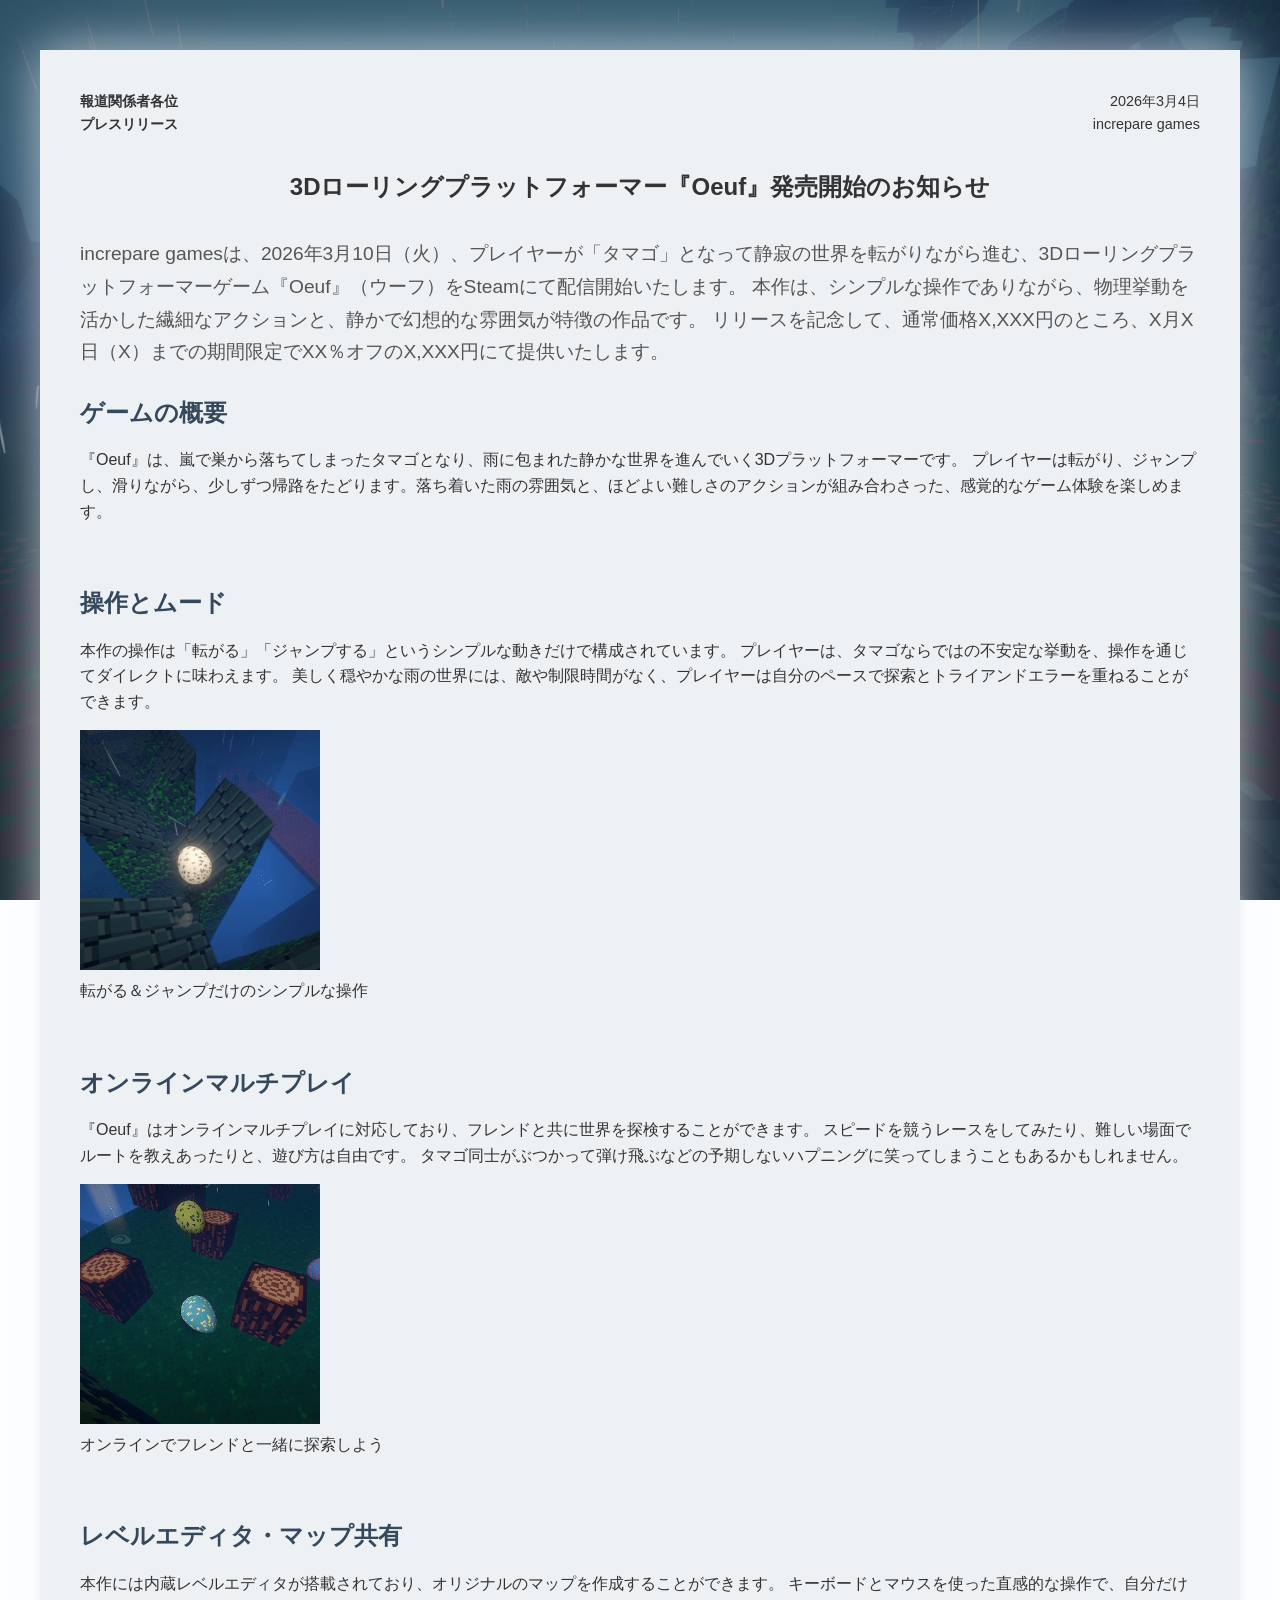
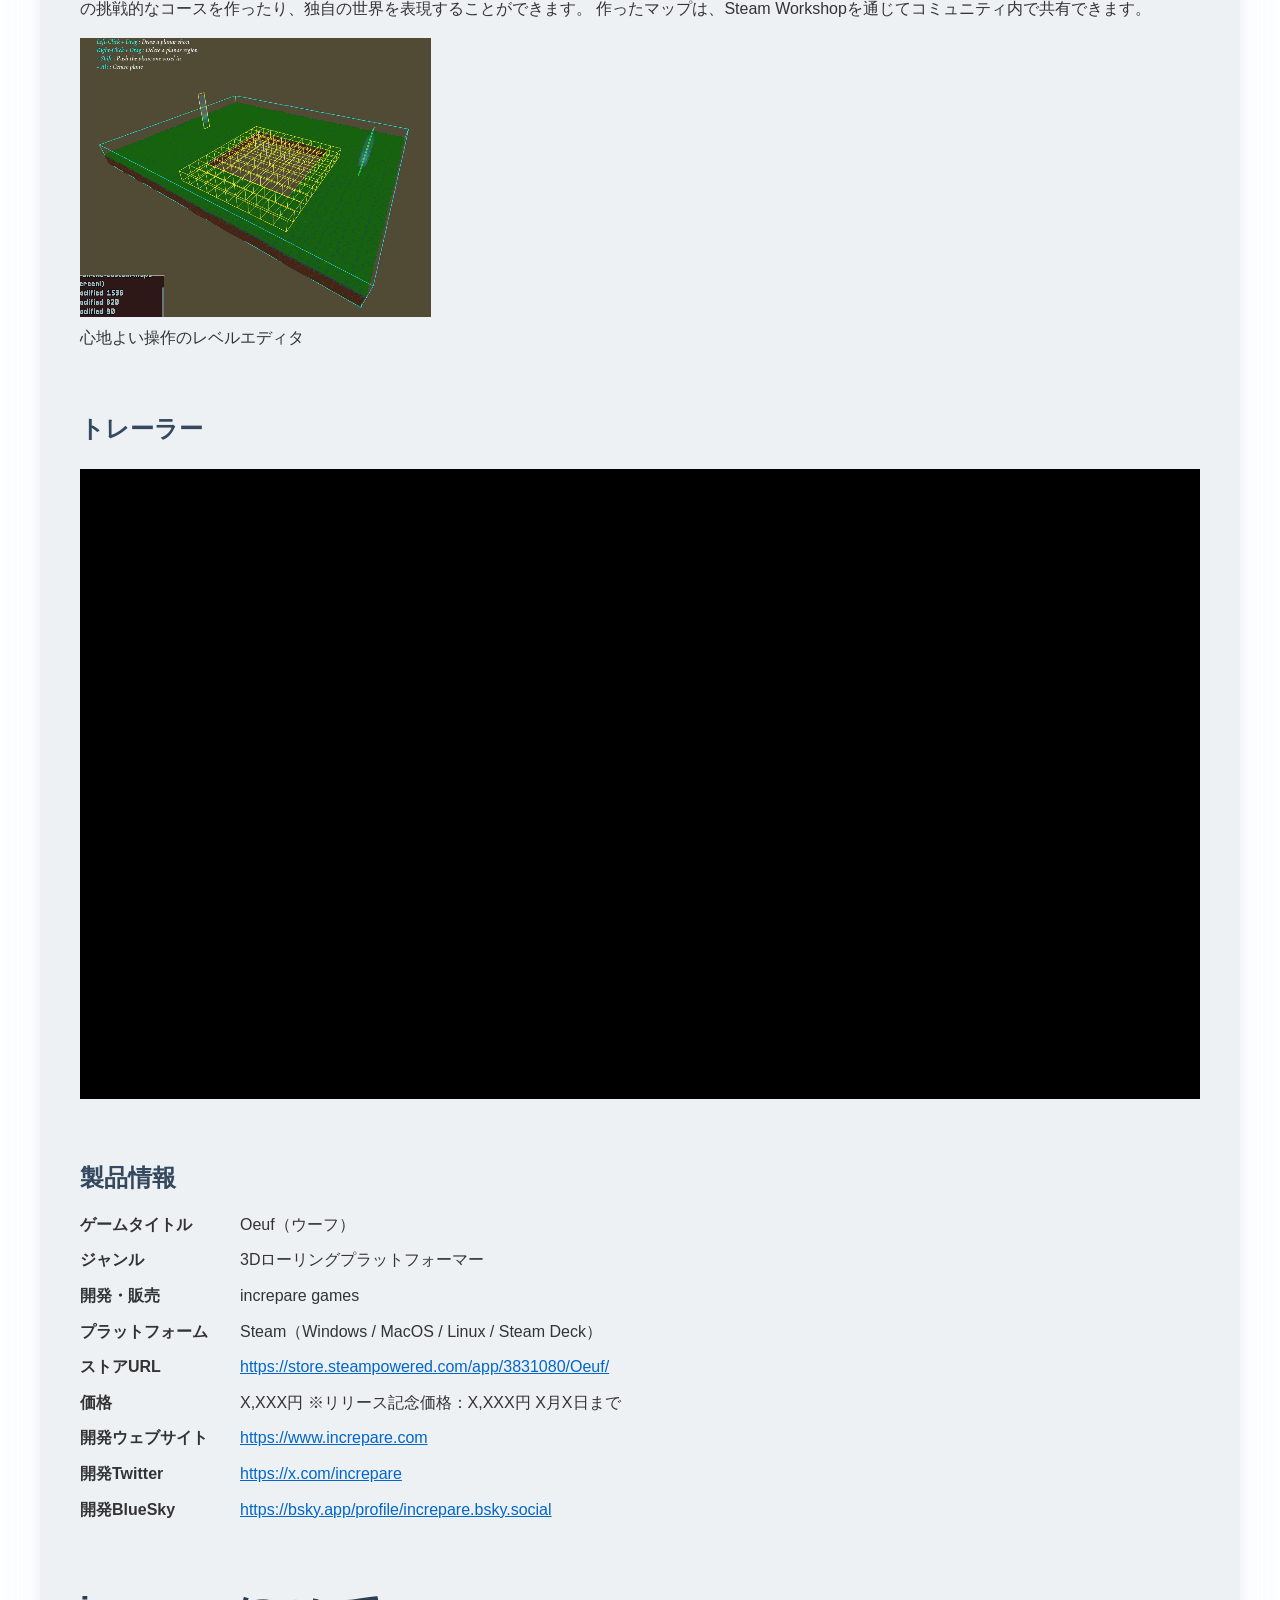
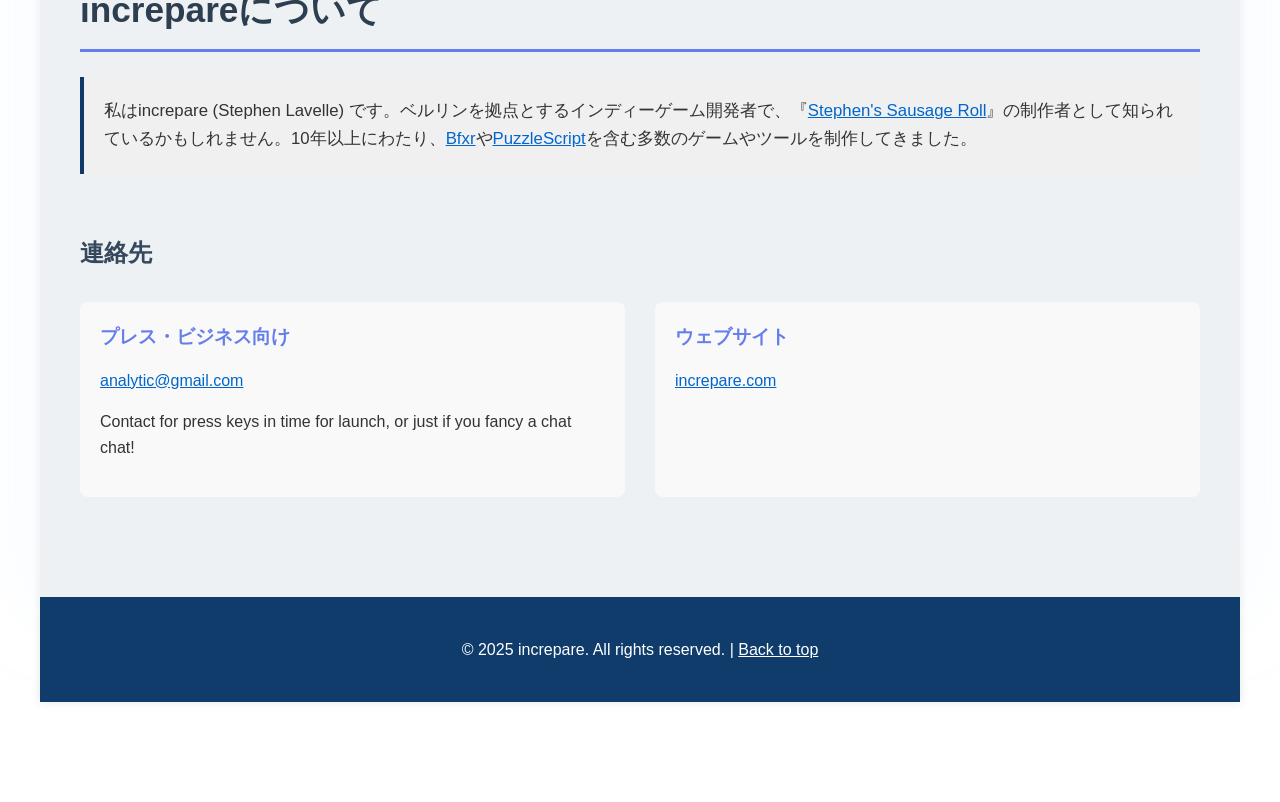
==== game_release.html @ 30c9055f "background further tweak" ====
<!DOCTYPE html>
<html lang="en">
<head>
    <meta charset="UTF-8">
    <meta name="viewport" content="width=device-width, initial-scale=1.0">
    <meta name="description" content="increpare gamesは、2026年3月10日（火）、プレイヤーが「タマゴ」となって静寂の世界を転がりながら進む、3Dローリングアクションゲーム『Oeuf』（ウーフ）をSteamにて配信開始いたします。">
    <title>Oeuf - プレスリリース - 『Oeuf』発売開始のお知らせ</title>
    <link rel="stylesheet" href="style.css">
    <style>
        .game-release-bg {
            position: fixed;
            inset: 0;
            z-index: -1;
            background: url("images/ss04.png") center center no-repeat;
            background-size: cover;
            /* filter: blur(2px); */
        }
        .game-release-bg::after {
            content: "";
            position: absolute;
            inset: 0;
            background: rgba(40, 60, 80, 0.5);
        }
        .game-release-page {
            background: transparent;
        }
        .game-release-page .container main {
            box-shadow: 0 0 40px rgba(255, 255, 255, 0.5), 0 0 80px rgba(220, 235, 255, 0.35);
        }
    </style>
</head>
<body class="game-release-page">
    <div class="game-release-bg" aria-hidden="true"></div>
    <div class="container">
        <main>
            <!-- Main Article -->
            <article>
                <div class="press-meta">
                    <div class="press-meta-left">
                        <div class="press-recipient">報道関係者各位</div>
                        <div class="press-type">プレスリリース</div>
                    </div>
                    <div class="press-meta-right">
                        <time datetime="2026-03-04" class="release-date">2026年3月4日</time>
                        <div class="release-origin">increpare games</div>
                    </div>
                </div>

                <h1>3Dローリングプラットフォーマー『Oeuf』発売開始のお知らせ</h1>

                <section class="lead">
                    <p>
                        increpare gamesは、2026年3月10日（火）、プレイヤーが「タマゴ」となって静寂の世界を転がりながら進む、3Dローリングプラットフォーマーゲーム『Oeuf』（ウーフ）をSteamにて配信開始いたします。
                        本作は、シンプルな操作でありながら、物理挙動を活かした繊細なアクションと、静かで幻想的な雰囲気が特徴の作品です。
                        リリースを記念して、通常価格X,XXX円のところ、X月X日（X）までの期間限定でXX％オフのX,XXX円にて提供いたします。
                    </p>
                </section>

                <section class="detail">
                    <h3>ゲームの概要</h3>
                    <p>
                        『Oeuf』は、嵐で巣から落ちてしまったタマゴとなり、雨に包まれた静かな世界を進んでいく3Dプラットフォーマーです。
                        プレイヤーは転がり、ジャンプし、滑りながら、少しずつ帰路をたどります。落ち着いた雨の雰囲気と、ほどよい難しさのアクションが組み合わさった、感覚的なゲーム体験を楽しめます。
                    </p>
                </section>

                <section class="detail">
                    <h3>操作とムード</h3>
                    <p>
                        本作の操作は「転がる」「ジャンプする」というシンプルな動きだけで構成されています。
                        プレイヤーは、タマゴならではの不安定な挙動を、操作を通じてダイレクトに味わえます。
                        美しく穏やかな雨の世界には、敵や制限時間がなく、プレイヤーは自分のペースで探索とトライアンドエラーを重ねることができます。
                    </p>
                    <figure>
                        <img src="assets/backforth.gif" alt="雨の降る中を転がるタマゴの様子">
                        <figcaption>転がる＆ジャンプだけのシンプルな操作</figcaption>
                    </figure>
                </section>
                
                <section class="detail">
                    <h3>オンラインマルチプレイ</h3>
                    <p>
                        『Oeuf』はオンラインマルチプレイに対応しており、フレンドと共に世界を探検することができます。
                        スピードを競うレースをしてみたり、難しい場面でルートを教えあったりと、遊び方は自由です。
                        タマゴ同士がぶつかって弾け飛ぶなどの予期しないハプニングに笑ってしまうこともあるかもしれません。
                    </p>
                    <figure>
                        <img src="assets/multiplayer.gif" alt="いくつかのタマゴが転がりながら進んでいる様子">
                        <figcaption>オンラインでフレンドと一緒に探索しよう</figcaption>
                    </figure>
                </section>
                
                <section class="detail">
                    <h3>レベルエディタ・マップ共有</h3>
                    <p>
                        本作には内蔵レベルエディタが搭載されており、オリジナルのマップを作成することができます。
                        キーボードとマウスを使った直感的な操作で、自分だけの挑戦的なコースを作ったり、独自の世界を表現することができます。
                        作ったマップは、Steam Workshopを通じてコミュニティ内で共有できます。
                    </p>
                    <figure>
                        <img src="assets/editor_animation_sm.gif" alt="内蔵レベルエディタで家を作っている様子">
                        <figcaption>心地よい操作のレベルエディタ</figcaption>
                    </figure>
                </section>

                <section class="trailer">
                    <h3>トレーラー</h3>
                    <div class="video-item">
                        <div class="video-embed">
                            <iframe width="560" height="315" src="https://www.youtube.com/embed/gvrTzAA374o?si=YtjkuZ95uOL0kOFa" title="YouTube video player" frameborder="0" allow="accelerometer; autoplay; clipboard-write; encrypted-media; gyroscope; picture-in-picture; web-share" referrerpolicy="strict-origin-when-cross-origin" allowfullscreen></iframe>
                        </div>
                    </div>
                </section>

                <section class="product-info">
                    <h3>製品情報</h3>
                    <dl>
                        <dt>ゲームタイトル</dt>
                        <dd>Oeuf（ウーフ）</dd>

                        <dt>ジャンル</dt>
                        <dd>3Dローリングプラットフォーマー</dd>

                        <dt>開発・販売</dt>
                        <dd>increpare games</dd>

                        <dt>プラットフォーム</dt>
                        <dd>Steam（Windows / MacOS / Linux / Steam Deck）</dd>

                        <dt>ストアURL</dt>
                        <dd><a href="https://store.steampowered.com/app/3831080/Oeuf/" target="_blank">https://store.steampowered.com/app/3831080/Oeuf/</a></dd>

                        <dt>価格</dt>
                        <dd>X,XXX円 ※リリース記念価格：X,XXX円 X月X日まで</dd>

                        <dt>開発ウェブサイト</dt>
                        <dd><a href="https://www.increpare.com" target="_blank">https://www.increpare.com</a></dd>

                        <dt>開発Twitter</dt>
                        <dd><a href="https://x.com/increpare" target="_blank">https://x.com/increpare</a></dd>

                        <dt>開発BlueSky</dt>
                        <dd><a href="https://bsky.app/profile/increpare.bsky.social" target="_blank">https://bsky.app/profile/increpare.bsky.social</a></dd>
                    </dl>
                </section>

            </article>
 
            <!-- About Section -->
            <section id="about">
                <h2>increpareについて</h2>
                
                <!-- <p class="boilerplate">I'm increpare (Stephen Lavelle), an independent game developer in Berlin probably best known for creating <a href="https://store.steampowered.com/app/353540/Stephens_Sausage_Roll/">Stephen's Sausage Roll</a>, but I've worked on many many other games and tools (including <a href="https://www.bfxr.net/">Bfxr</a> and <a href="https://www.puzzlescript.net/">PuzzleScript</a>) for over a decade.</p> -->
    
                <p class="boilerplate">私はincrepare (Stephen Lavelle) です。ベルリンを拠点とするインディーゲーム開発者で、『<a href="https://store.steampowered.com/app/353540/Stephens_Sausage_Roll/">Stephen's Sausage Roll</a>』の制作者として知られているかもしれません。10年以上にわたり、<a href="https://www.bfxr.net/">Bfxr</a>や<a href="https://www.puzzlescript.net/">PuzzleScript</a>を含む多数のゲームやツールを制作してきました。
            </section>

            <!-- Contact Section -->
            <section id="contact">
                <h3>連絡先</h3>
                
                <div class="contact-grid">
                    <div class="contact-item">
                        <h3>プレス・ビジネス向け</h3>
                        <p><a href="mailto:analytic@gmail.com">analytic@gmail.com</a></p>
                        <p>Contact for press keys in time for launch, or just if you fancy a chat chat!</p>
                    </div>
                    
                    <div class="contact-item">
                        <h3>ウェブサイト</h3>
                        <p>
                            <a href="https://www.increpare.com" target="_blank">increpare.com</a>
                        </p>
                    </div>
                </div>
            </section>
        </main>

        <footer>
            <p>&copy; 2025 increpare. All rights reserved. | <a href="#top">Back to top</a></p>
        </footer>
    </div>
</body>
</html>
---- style.css ----
/* Reset and Base Styles */
* {
    margin: 0;
    padding: 0;
    box-sizing: border-box;
}

body {
    font-family: 'Segoe UI', Tahoma, Geneva, Verdana, sans-serif;
    line-height: 1.6;
    color: #333;
    background-image: radial-gradient(#407f9b, #315b6f);
}

a {
    color: #0066cc;
}

a:hover {
    text-decoration: underline;
}

/* Container */
.container {
    max-width: 1200px;
    margin: 0 auto;
    background-color: #eef1f4;
    box-shadow: 0 0 10px rgba(0, 0, 0, 0.1);
}

/* Header */
header {
    background: url("images/ss04.png");
    background-size: cover;
    /* background-position: center; */
    color: #fff;
    padding: 60px 40px;
    text-align: center;
}

.tagline {
    font-size: 1.3em;
    font-style: italic;
    opacity: 0.9;
}

/* Navigation */
nav {
    background-color: #0f3c6b;
    padding: 0;
    position: sticky;
    top: 0;
    z-index: 100;
}

nav ul {
    list-style: none;
    display: flex;
    flex-wrap: wrap;
    justify-content: center;
}

nav li {
    margin: 0;
}

nav a {
    display: block;
    color: #fff;
    padding: 15px 20px;
    transition: background-color 0.3s;
}

nav a:hover {
    background-color: #34495e;
    text-decoration: none;
}

/* Main Content */
main {
    padding: 40px;
}

h1 {
    margin-top: 2rem;
    margin-bottom: 2rem;
    text-align: center;
}

section {
    margin-bottom: 60px;
}

section h2 {
    font-size: 2.2em;
    color: #2c3e50;
    border-bottom: 3px solid #667eea;
    padding-bottom: 10px;
    margin-bottom: 25px;
}

section h3 {
    font-size: 1.5em;
    color: #34495e;
    margin-top: 25px;
    margin-bottom: 15px;
}

.lead {
    font-size: 1.2em;
    line-height: 1.7;
    color: #555;
    margin-bottom: 20px;
}

.note {
    font-style: italic;
    color: #666;
    font-size: 0.95em;
}

/* Press Meta Info */
.press-meta {
    display: flex;
    justify-content: space-between;
    align-items: flex-start;
    margin-bottom: 2rem;
    font-size: 0.9rem;
    color: #333;
}

.press-meta-left {
    text-align: left;
}

.press-meta-right {
    text-align: right;
}

.release-date, .release-origin {
    display: block;
}

.press-recipient, .press-type {
    font-weight: bold;
}

/* Factsheet Grid */
.factsheet-grid {
    display: grid;
    grid-template-columns: repeat(auto-fit, minmax(300px, 1fr));
    gap: 30px;
    margin-top: 30px;
}

.fact-item h3 {
    color: #667eea;
    font-size: 1.1em;
    margin-top: 0;
    margin-bottom: 8px;
}

.fact-item p {
    margin: 0;
    line-height: 1.8;
}

/* Features List */
.features-list {
    list-style: none;
    padding-left: 0;
}

.features-list li {
    padding: 6px 0;
    /* border-bottom: 1px solid #e0e0e0; */
}

.features-list li:last-child {
    border-bottom: none;
}

/* Product Info */
.product-info dl {
    display: grid;
    grid-template-columns: 10em 1fr;
    gap: 10px 0;
}

.product-info dt {
    font-weight: bold;
}

.product-info dd {
    overflow-wrap: break-word; 
    word-break: break-all; 
}

/* Video Section */
.video-item {
    margin-bottom: 40px;
}

.video-item h3 {
    margin-top: 0;
}

.video-embed {
    position: relative;
    padding-bottom: 56.25%; /* 16:9 aspect ratio */
    height: 0;
    overflow: hidden;
    max-width: 100%;
    background-color: #000;
    margin: 20px 0;
}

.video-embed iframe {
    position: absolute;
    top: 0;
    left: 0;
    width: 100%;
    height: 100%;
    border: none;
}

/* Assets Grid */
.assets-grid {
    display: grid;
    grid-template-columns: repeat(auto-fill, minmax(250px, 1fr));
    gap: 30px;
    margin-top: 30px;
}

.asset-item {
    text-align: center;
    padding: 20px;
    background-color: #f9f9f9;
    border-radius: 8px;
    border: 1px solid #e0e0e0;
}

.asset-item h3 {
    margin-top: 0;
    margin-bottom: 15px;
    color: #2c3e50;
}

.asset-item img {
    width: 100%;
    height: auto;
    max-height: 200px;
    object-fit: contain;
    margin-bottom: 15px;
    border: 1px solid #ddd;
    border-radius: 4px;
    background-color: #eeeeee;
    background-image: 
        linear-gradient(45deg, #e0e0e0 25%, transparent 25%),
        linear-gradient(-45deg, #e0e0e0 25%, transparent 25%),
        linear-gradient(45deg, transparent 75%, #e0e0e0 75%),
        linear-gradient(-45deg, transparent 75%, #e0e0e0 75%);
    background-size: 20px 20px;
    background-position: 0 0, 0 10px, 10px -10px, -10px 0;
    padding: 8px;
}

.asset-links {
    display: flex;
    justify-content: center;
    gap: 10px;
    flex-wrap: wrap;
}

.asset-links a {
    display: inline-block;
    padding: 8px 12px;
    background-color: #667eea;
    color: #fff;
    border-radius: 4px;
    font-size: 0.9em;
    transition: background-color 0.3s;
}

.asset-links a:hover {
    background-color: #5568d3;
    text-decoration: none;
}

/* Image Grid */
.image-grid {
    display: grid;
    grid-template-columns: repeat(auto-fill, minmax(300px, 1fr));
    gap: 20px;
    margin-top: 30px;
}

.image-item {
    text-align: center;
}

.image-item img {
    width: 100%;
    height: auto;
    border: 1px solid #ddd;
    transition: transform 0.3s, box-shadow 0.3s;
}

.image-item img:hover {
    transform: scale(1.02);
    box-shadow: 0 4px 8px rgba(0, 0, 0, 0.2);
}

.image-item p {
    margin-top: 8px;
    font-size: 0.9em;
    color: #666;
}

/* Logo Grid */
.logo-grid {
    display: grid;
    grid-template-columns: repeat(auto-fit, minmax(250px, 1fr));
    gap: 40px;
    margin-top: 30px;
}

.logo-item {
    text-align: center;
    padding: 20px;
    background-color: #f9f9f9;
    border-radius: 8px;
}

.logo-item img {
    max-width: 100%;
    height: auto;
    max-height: 200px;
}

/* Awards List */
.awards-list {
    list-style: none;
    padding-left: 0;
}

.awards-list li {
    padding: 10px 0;
    padding-left: 30px;
    position: relative;
}

.awards-list li:before {
    content: "🏆";
    position: absolute;
    left: 0;
}

/* Articles Section */
.article-item {
    margin-bottom: 30px;
    padding: 20px;
    background-color: #f9f9f9;
    border-left: 4px solid #667eea;
}

.quote {
    font-size: 1.1em;
    font-style: italic;
    color: #555;
    margin-bottom: 10px;
}

.attribution {
    font-size: 0.95em;
    color: #666;
    text-align: right;
}

/* Links List */
.links-list {
    list-style: none;
    padding-left: 0;
}

.links-list li {
    padding: 10px 0;
}

.links-list strong {
    display: inline-block;
    width: 180px;
    color: #2c3e50;
}

/* Team List */
.team-list {
    list-style: none;
    padding-left: 0;
}

.team-list li {
    padding: 8px 0;
}

/* Boilerplate */
.boilerplate {
    padding: 20px;
    background-color: #f0f0f0;
    border-left: 4px solid #10396a;
    font-size: 1.05em;
    line-height: 1.7;
}

/* Contact Grid */
.contact-grid {
    display: grid;
    grid-template-columns: repeat(auto-fit, minmax(250px, 1fr));
    gap: 30px;
    margin-top: 30px;
}

.contact-item {
    padding: 20px;
    background-color: #f9f9f9;
    border-radius: 8px;
}

.contact-item h3 {
    margin-top: 0;
    color: #667eea;
    font-size: 1.2em;
}

.contact-item a {
    display: block;
    margin: 5px 0;
}

/* Footer */
footer {
    background-color: #0f3c6b;
    color: #fff;
    padding: 30px 40px;
    text-align: center;
}

footer a {
    color: #fff;
}

footer p {
    margin: 10px 0;
}

/* Responsive Design */
@media (max-width: 768px) {
    header h1 {
        font-size: 2em;
    }

    .tagline {
        font-size: 1.1em;
    }

    nav ul {
        flex-direction: column;
    }

    nav a {
        border-bottom: 1px solid #10396a;
    }

    main {
        padding: 20px;
    }

    section h2 {
        font-size: 1.8em;
    }

    .factsheet-grid,
    .assets-grid,
    .image-grid,
    .logo-grid,
    .contact-grid {
        grid-template-columns: 1fr;
    }

    .links-list strong {
        display: block;
        width: auto;
        margin-bottom: 5px;
    }
}

@media print {
    nav {
        display: none;
    }

    body {
        background-image: radial-gradient(#407f9b, #315b6f);
    }

    .container {
        box-shadow: none;
    }

    section {
        page-break-inside: avoid;
    }
}


p { 
    margin-bottom: 1em;
}

body{
    padding-top:50px;
    padding-bottom:100px;
}
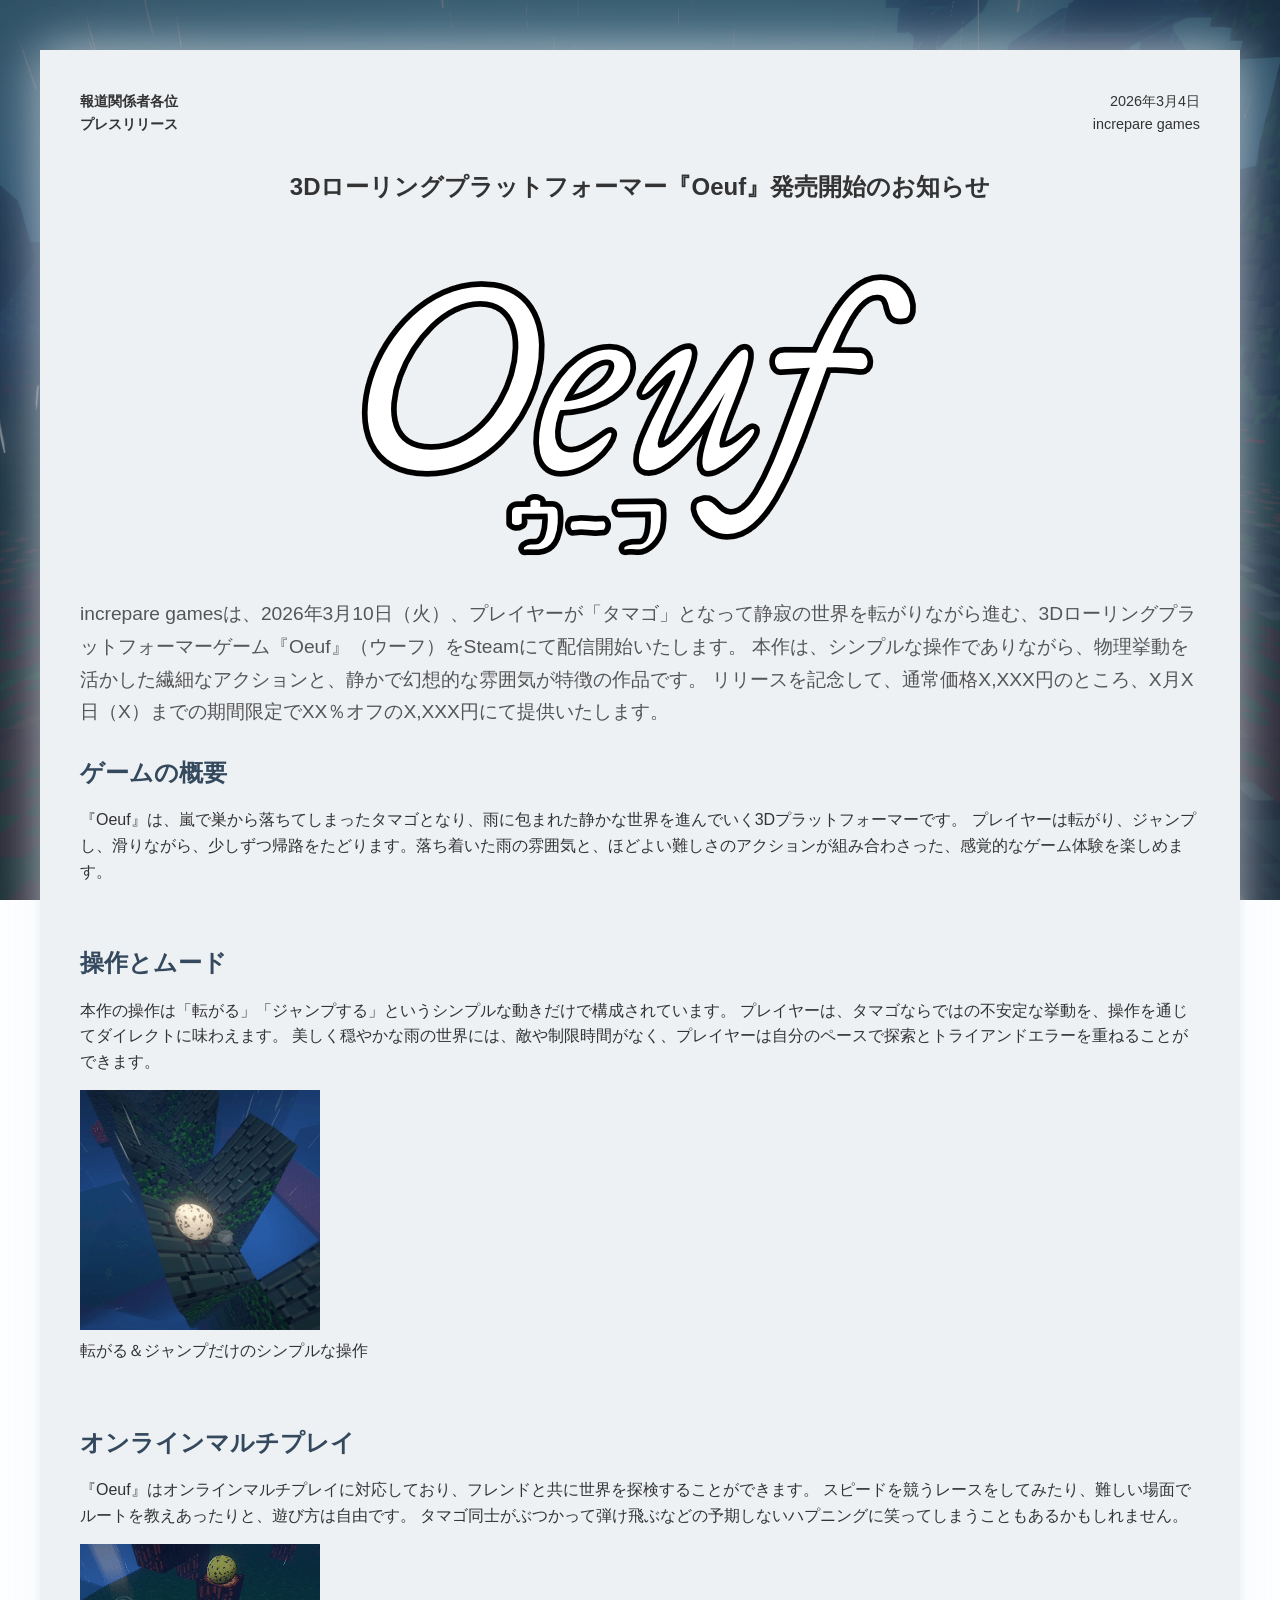
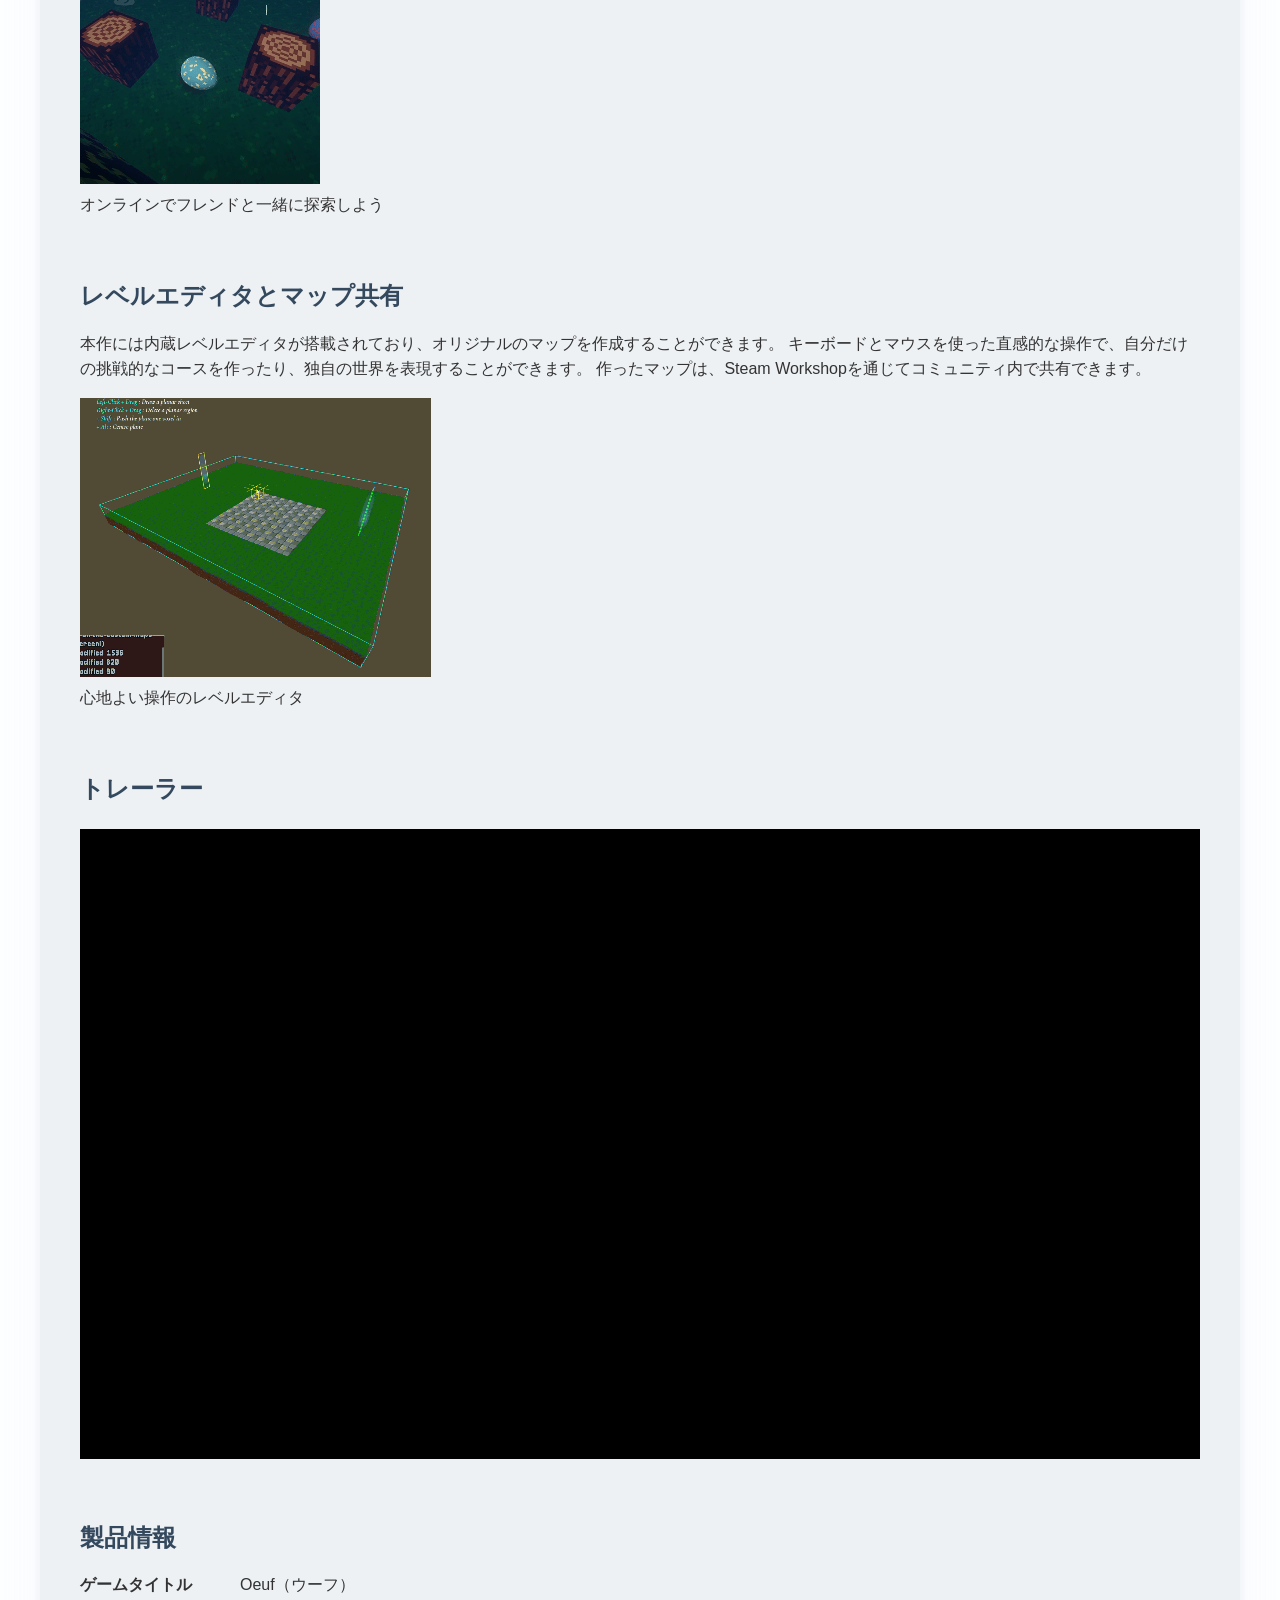
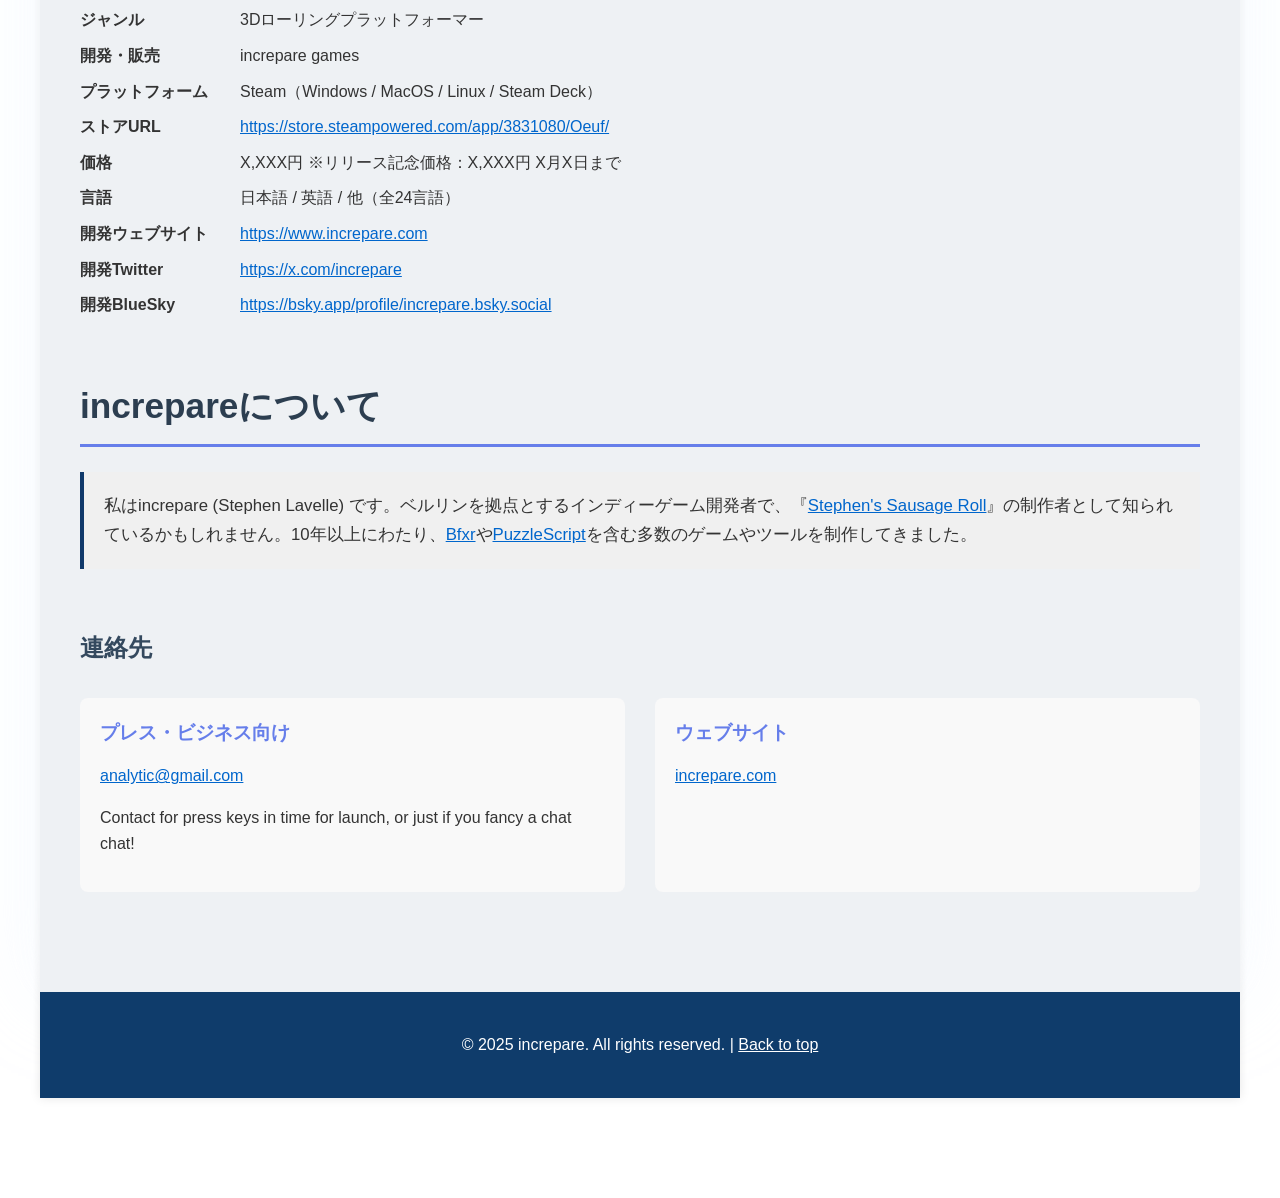
==== commit e9d9d107: "Update page content" ====
--- a/game_release.html
+++ b/game_release.html
@@ -41,15 +41,20 @@
                         <div class="press-type">プレスリリース</div>
                     </div>
                     <div class="press-meta-right">
-                        <time datetime="2026-03-04" class="release-date">2026年3月4日</time>
+                        <time datetime="2026-03-04" class="release-date">2026年3月4日</time><!-- @todo Update the date -->
                         <div class="release-origin">increpare games</div>
                     </div>
                 </div>
 
                 <h1>3Dローリングプラットフォーマー『Oeuf』発売開始のお知らせ</h1>
 
+                <!-- @todo Place the key art -->
+                <div class="press-main-visual">
+                    <img src="assets/Logo_JP_Border.png" alt="『Oeuf』のロゴ">
+                </div>
+
                 <section class="lead">
-                    <p>
+                    <p><!-- @todo Update the price and sale info -->
                         increpare gamesは、2026年3月10日（火）、プレイヤーが「タマゴ」となって静寂の世界を転がりながら進む、3Dローリングプラットフォーマーゲーム『Oeuf』（ウーフ）をSteamにて配信開始いたします。
                         本作は、シンプルな操作でありながら、物理挙動を活かした繊細なアクションと、静かで幻想的な雰囲気が特徴の作品です。
                         リリースを記念して、通常価格X,XXX円のところ、X月X日（X）までの期間限定でXX％オフのX,XXX円にて提供いたします。
@@ -91,7 +96,7 @@
                 </section>
                 
                 <section class="detail">
-                    <h3>レベルエディタ・マップ共有</h3>
+                    <h3>レベルエディタとマップ共有</h3>
                     <p>
                         本作には内蔵レベルエディタが搭載されており、オリジナルのマップを作成することができます。
                         キーボードとマウスを使った直感的な操作で、自分だけの挑戦的なコースを作ったり、独自の世界を表現することができます。
@@ -131,7 +136,10 @@
                         <dd><a href="https://store.steampowered.com/app/3831080/Oeuf/" target="_blank">https://store.steampowered.com/app/3831080/Oeuf/</a></dd>
 
                         <dt>価格</dt>
-                        <dd>X,XXX円 ※リリース記念価格：X,XXX円 X月X日まで</dd>
+                        <dd>X,XXX円 ※リリース記念価格：X,XXX円 X月X日まで</dd><!-- @todo Update the price and sale info -->
+
+                        <dt>言語</dt>
+                        <dd>日本語 / 英語 / 他（全24言語）</dd>
 
                         <dt>開発ウェブサイト</dt>
                         <dd><a href="https://www.increpare.com" target="_blank">https://www.increpare.com</a></dd>
--- a/style.css
+++ b/style.css
@@ -119,7 +119,7 @@
     font-size: 0.95em;
 }
 
-/* Press Meta Info */
+/* Press Release Meta Info */
 .press-meta {
     display: flex;
     justify-content: space-between;
@@ -143,6 +143,20 @@
 
 .press-recipient, .press-type {
     font-weight: bold;
+}
+
+/* Press Release Main Visual */
+.press-main-visual {
+    width: 100%;
+    margin: 20px 0;
+    text-align: center;
+}
+
+.press-main-visual img {
+    max-width: 100%;
+    height: auto;
+    display: block;
+    margin: 0 auto;
 }
 
 /* Factsheet Grid */
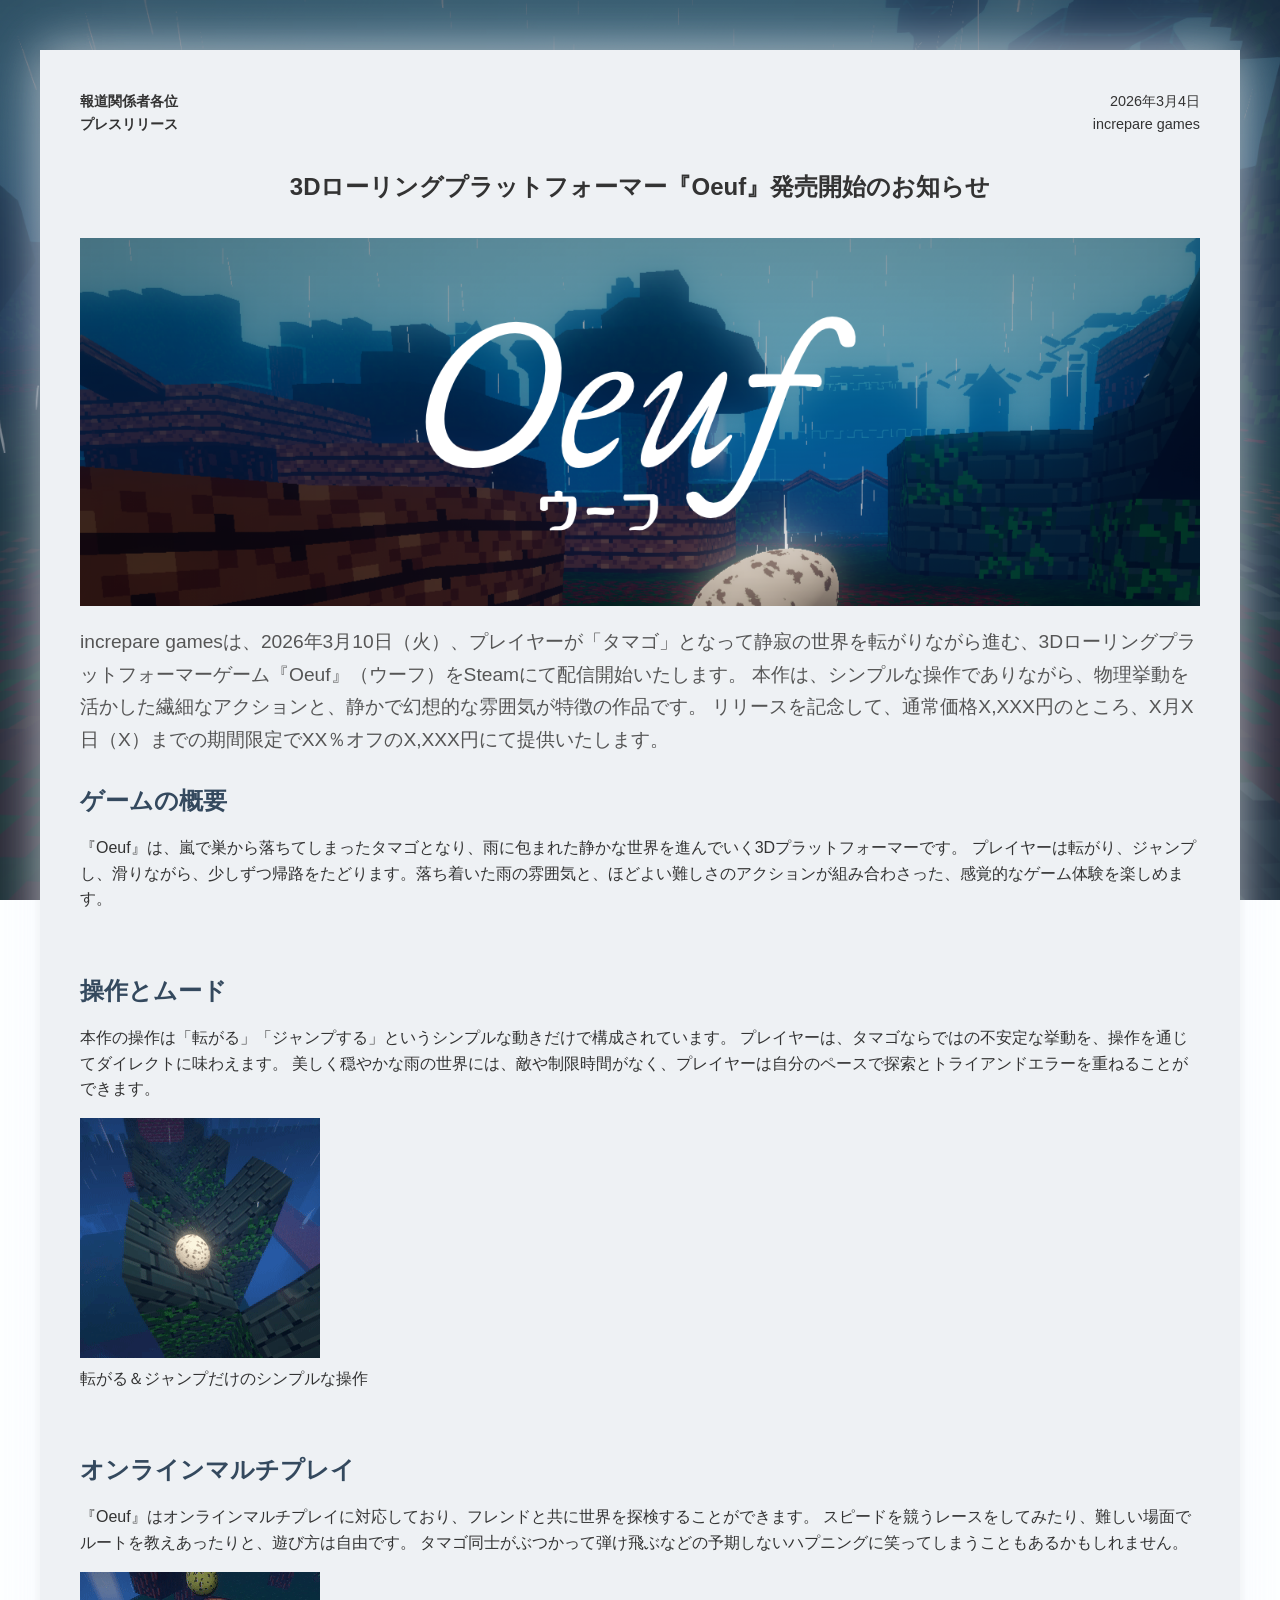
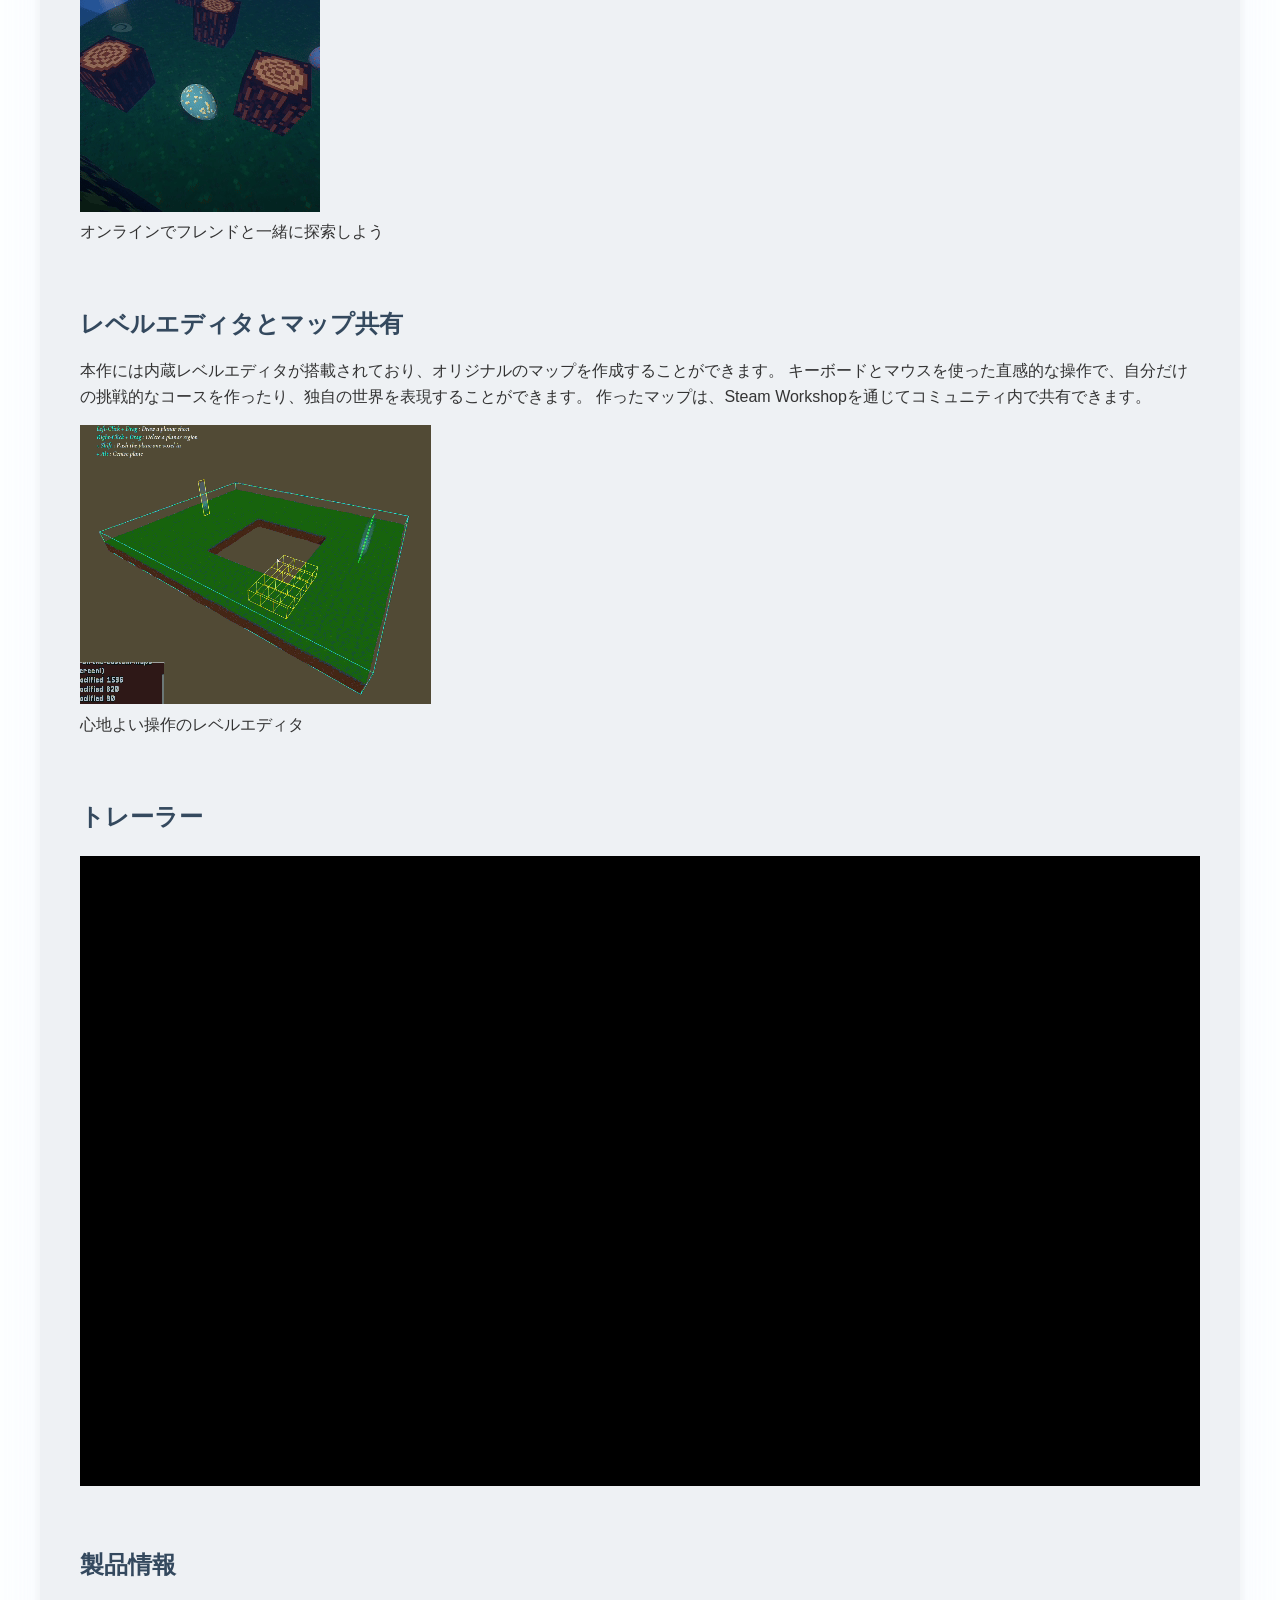
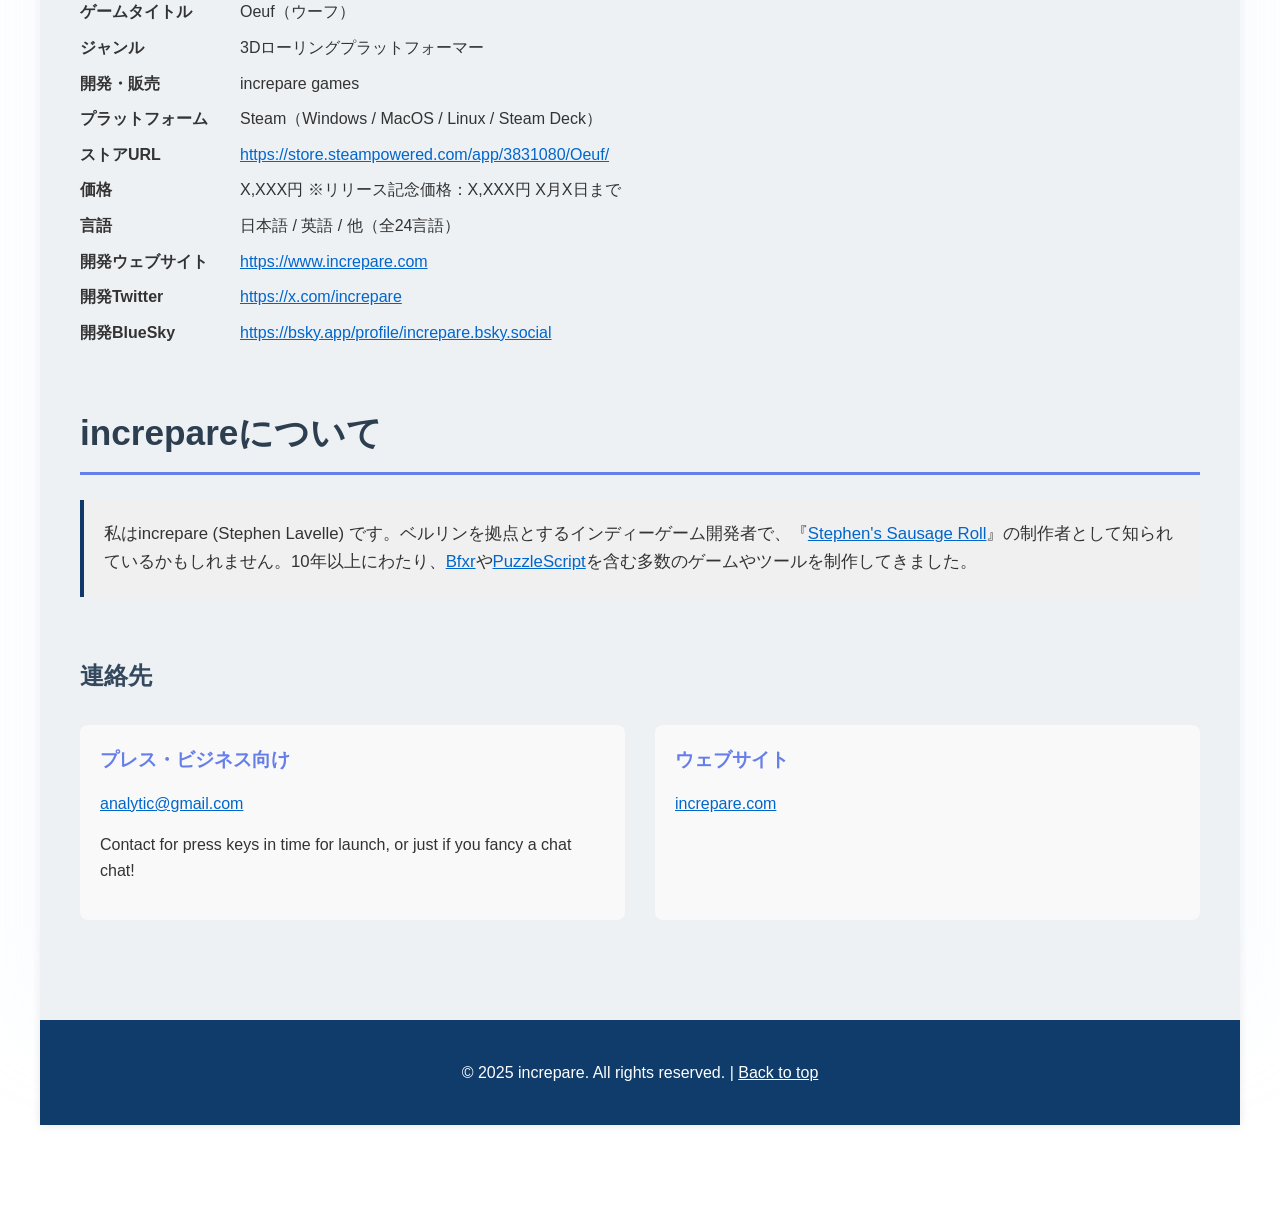
==== commit 8f0f12ea: "bg image" ====
--- a/game_release.html
+++ b/game_release.html
@@ -50,7 +50,7 @@
 
                 <!-- @todo Place the key art -->
                 <div class="press-main-visual">
-                    <img src="assets/Logo_JP_Border.png" alt="『Oeuf』のロゴ">
+                    <img src="Steam Game Templates/bundle assets_jp/store_capsule_header_bundle.png" alt="『Oeuf』のロゴ">
                 </div>
 
                 <section class="lead">
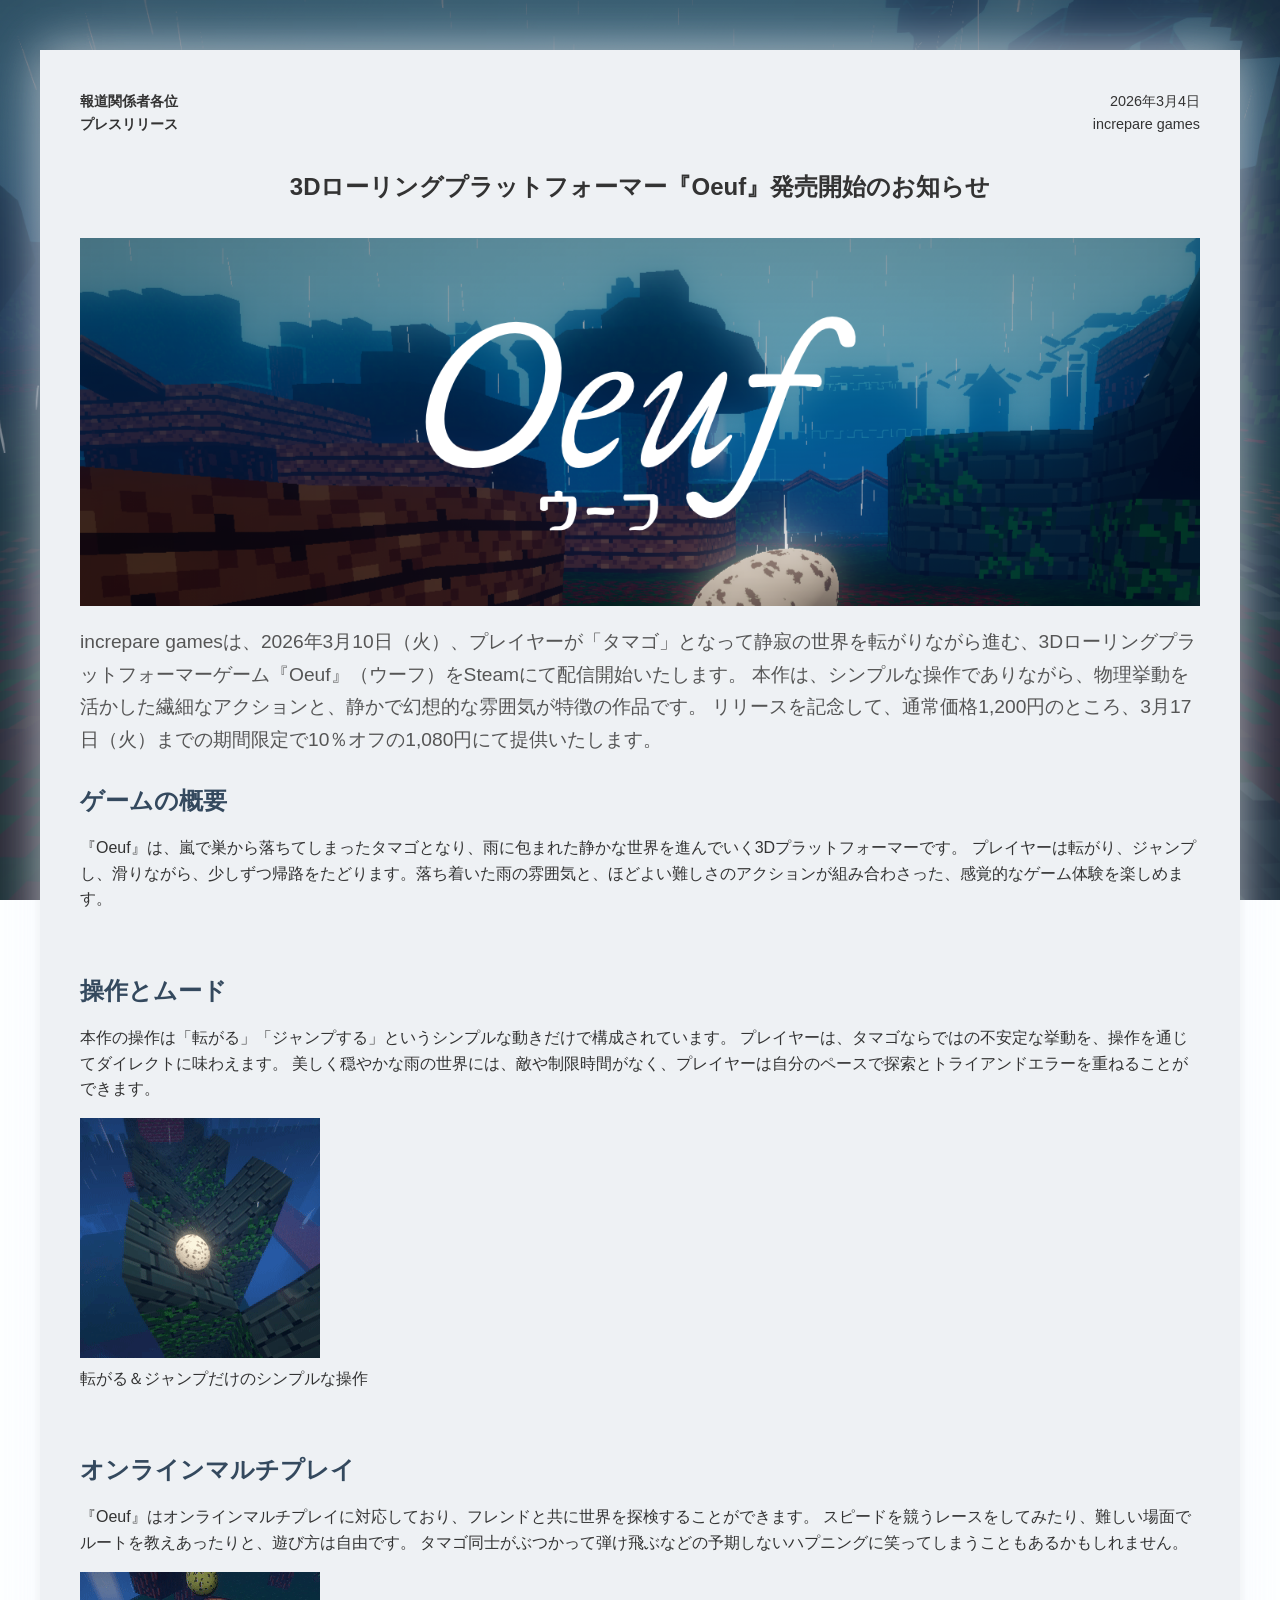
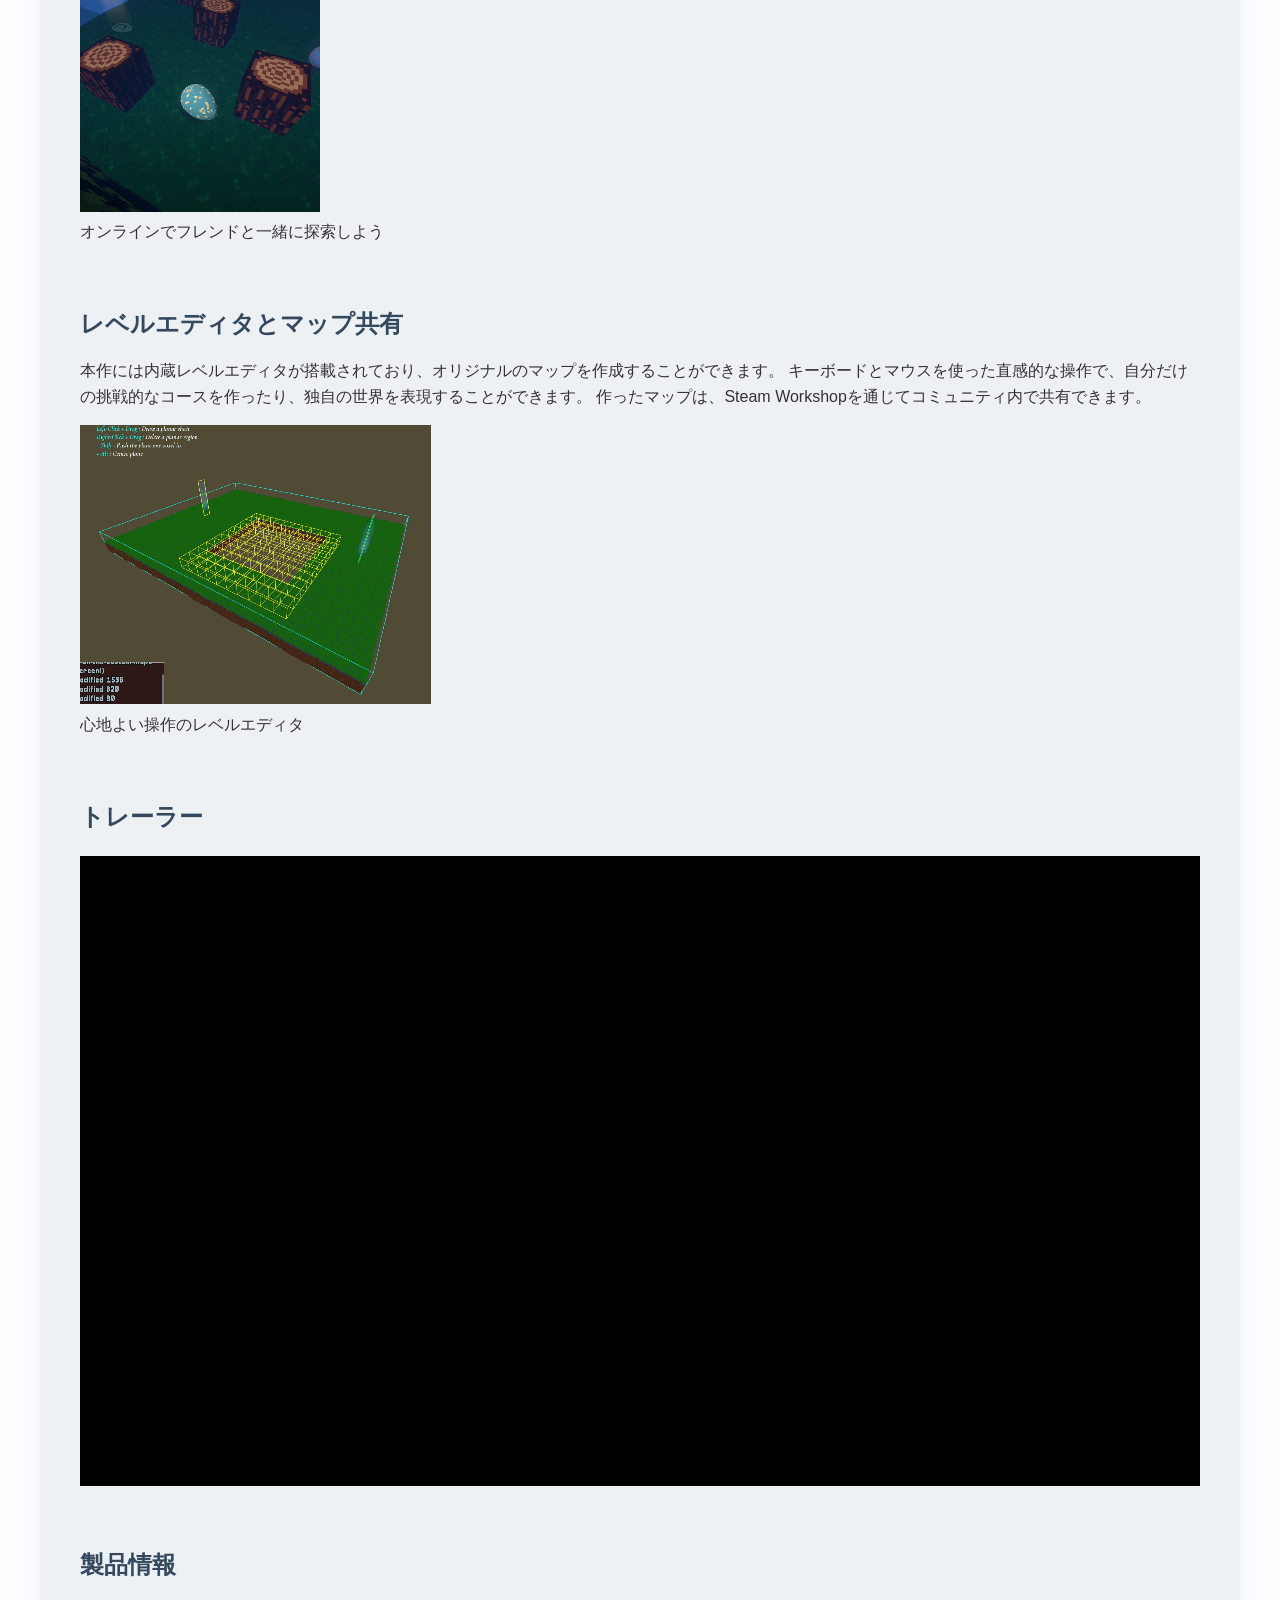
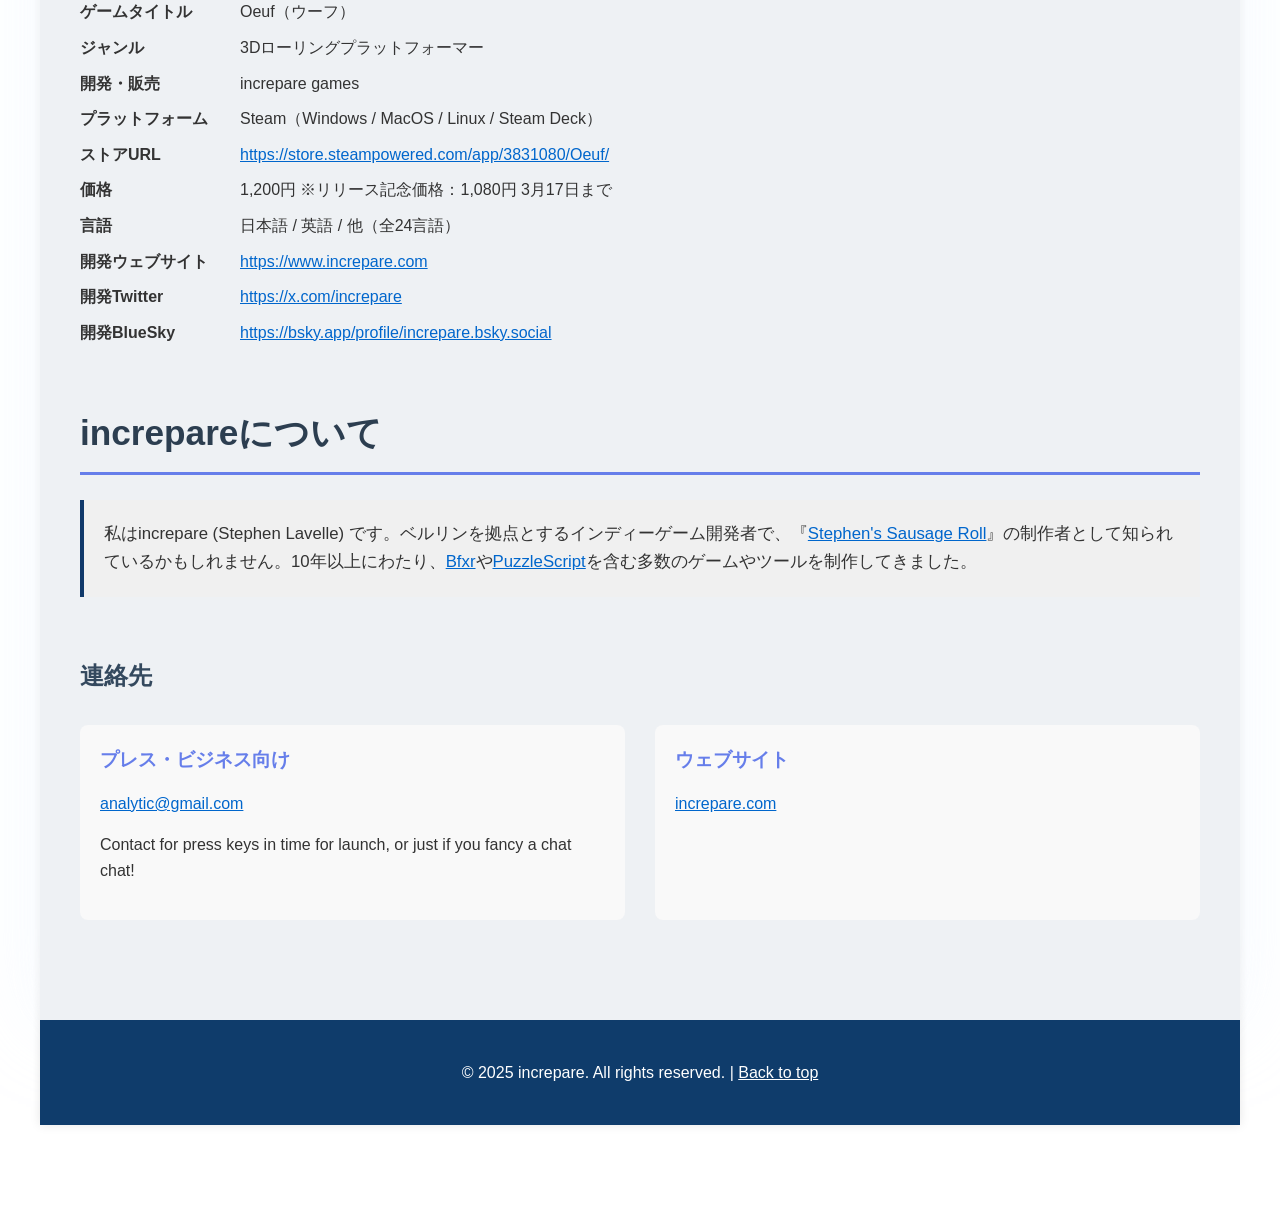
==== commit 999eaed3: "Update sale info" ====
--- a/game_release.html
+++ b/game_release.html
@@ -48,16 +48,15 @@
 
                 <h1>3Dローリングプラットフォーマー『Oeuf』発売開始のお知らせ</h1>
 
-                <!-- @todo Place the key art -->
                 <div class="press-main-visual">
-                    <img src="Steam Game Templates/bundle assets_jp/store_capsule_header_bundle.png" alt="『Oeuf』のロゴ">
+                    <img src="Steam Game Templates/bundle assets_jp/store_capsule_header_bundle.png" alt="『Oeuf』のキービジュアル">
                 </div>
 
                 <section class="lead">
-                    <p><!-- @todo Update the price and sale info -->
+                    <p>
                         increpare gamesは、2026年3月10日（火）、プレイヤーが「タマゴ」となって静寂の世界を転がりながら進む、3Dローリングプラットフォーマーゲーム『Oeuf』（ウーフ）をSteamにて配信開始いたします。
                         本作は、シンプルな操作でありながら、物理挙動を活かした繊細なアクションと、静かで幻想的な雰囲気が特徴の作品です。
-                        リリースを記念して、通常価格X,XXX円のところ、X月X日（X）までの期間限定でXX％オフのX,XXX円にて提供いたします。
+                        リリースを記念して、通常価格1,200円のところ、3月17日（火）までの期間限定で10％オフの1,080円にて提供いたします。
                     </p>
                 </section>
 
@@ -136,7 +135,7 @@
                         <dd><a href="https://store.steampowered.com/app/3831080/Oeuf/" target="_blank">https://store.steampowered.com/app/3831080/Oeuf/</a></dd>
 
                         <dt>価格</dt>
-                        <dd>X,XXX円 ※リリース記念価格：X,XXX円 X月X日まで</dd><!-- @todo Update the price and sale info -->
+                        <dd>1,200円 ※リリース記念価格：1,080円 3月17日まで</dd>
 
                         <dt>言語</dt>
                         <dd>日本語 / 英語 / 他（全24言語）</dd>
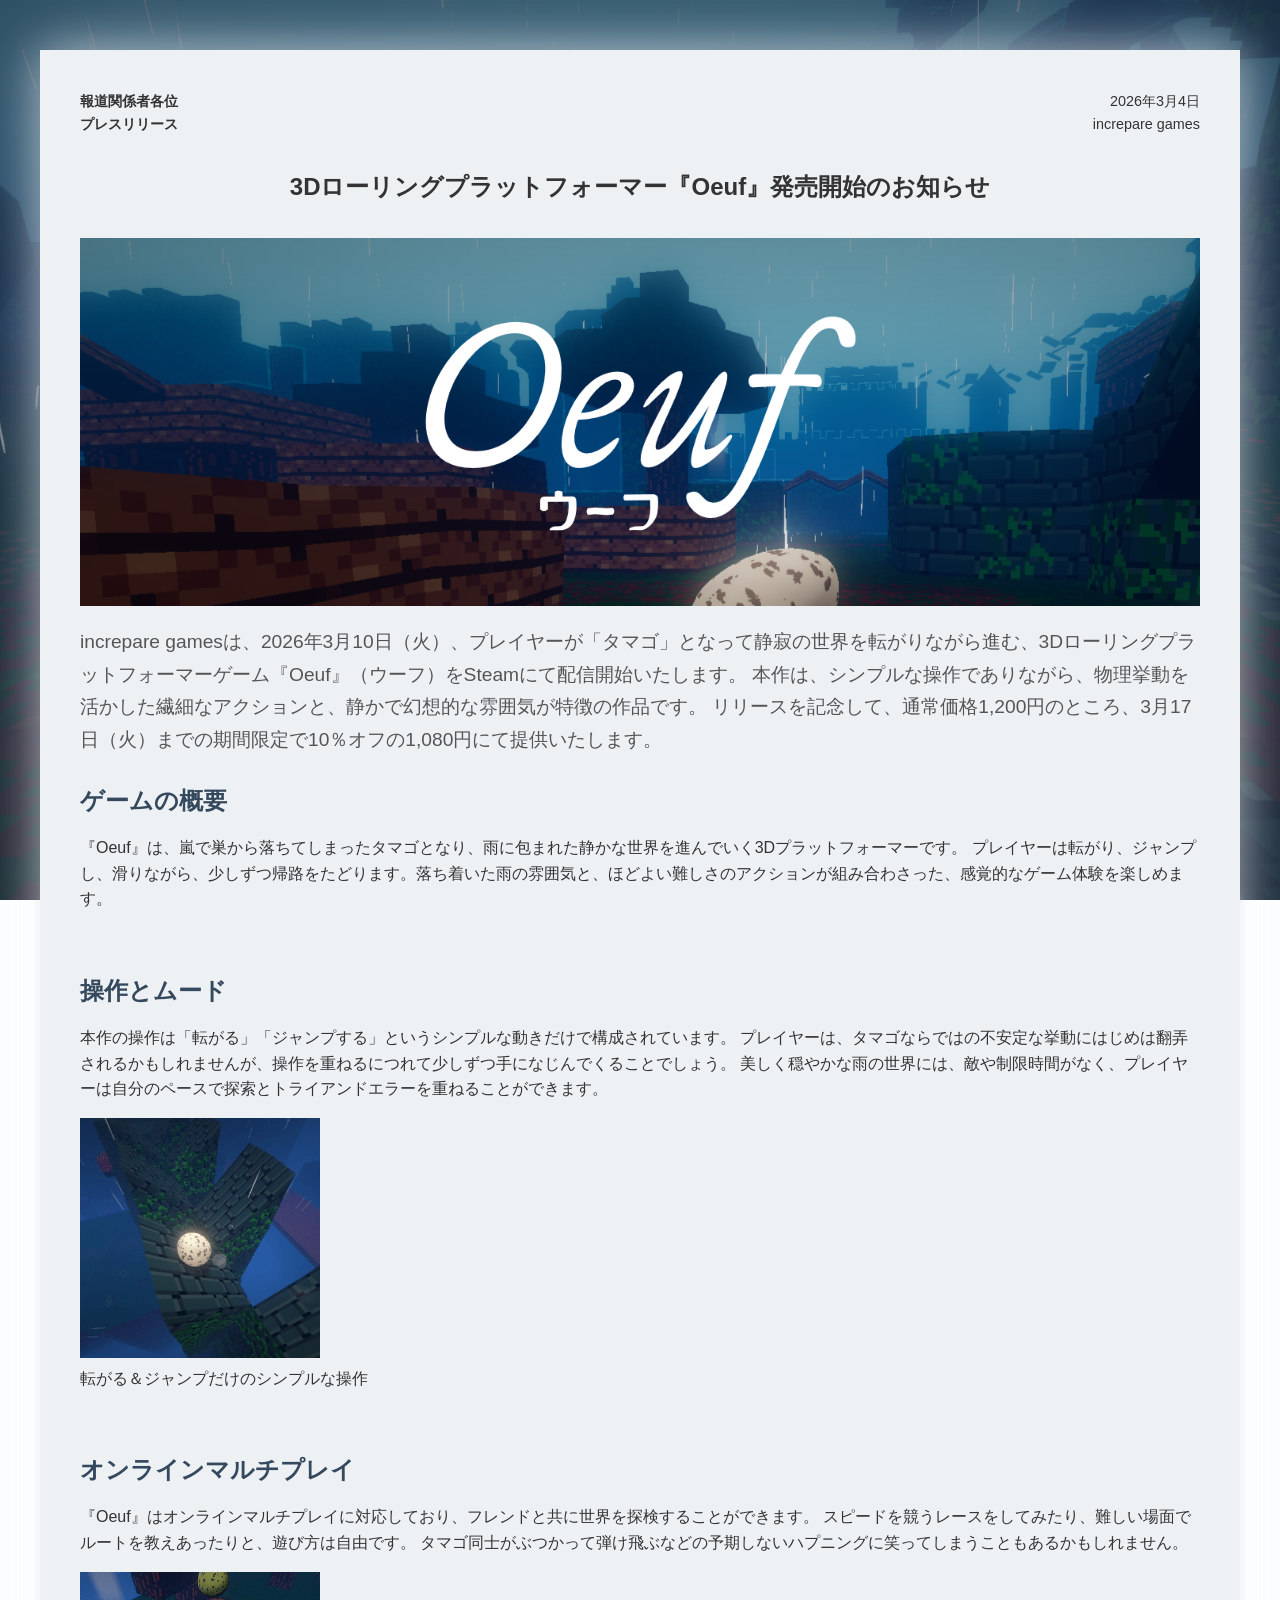
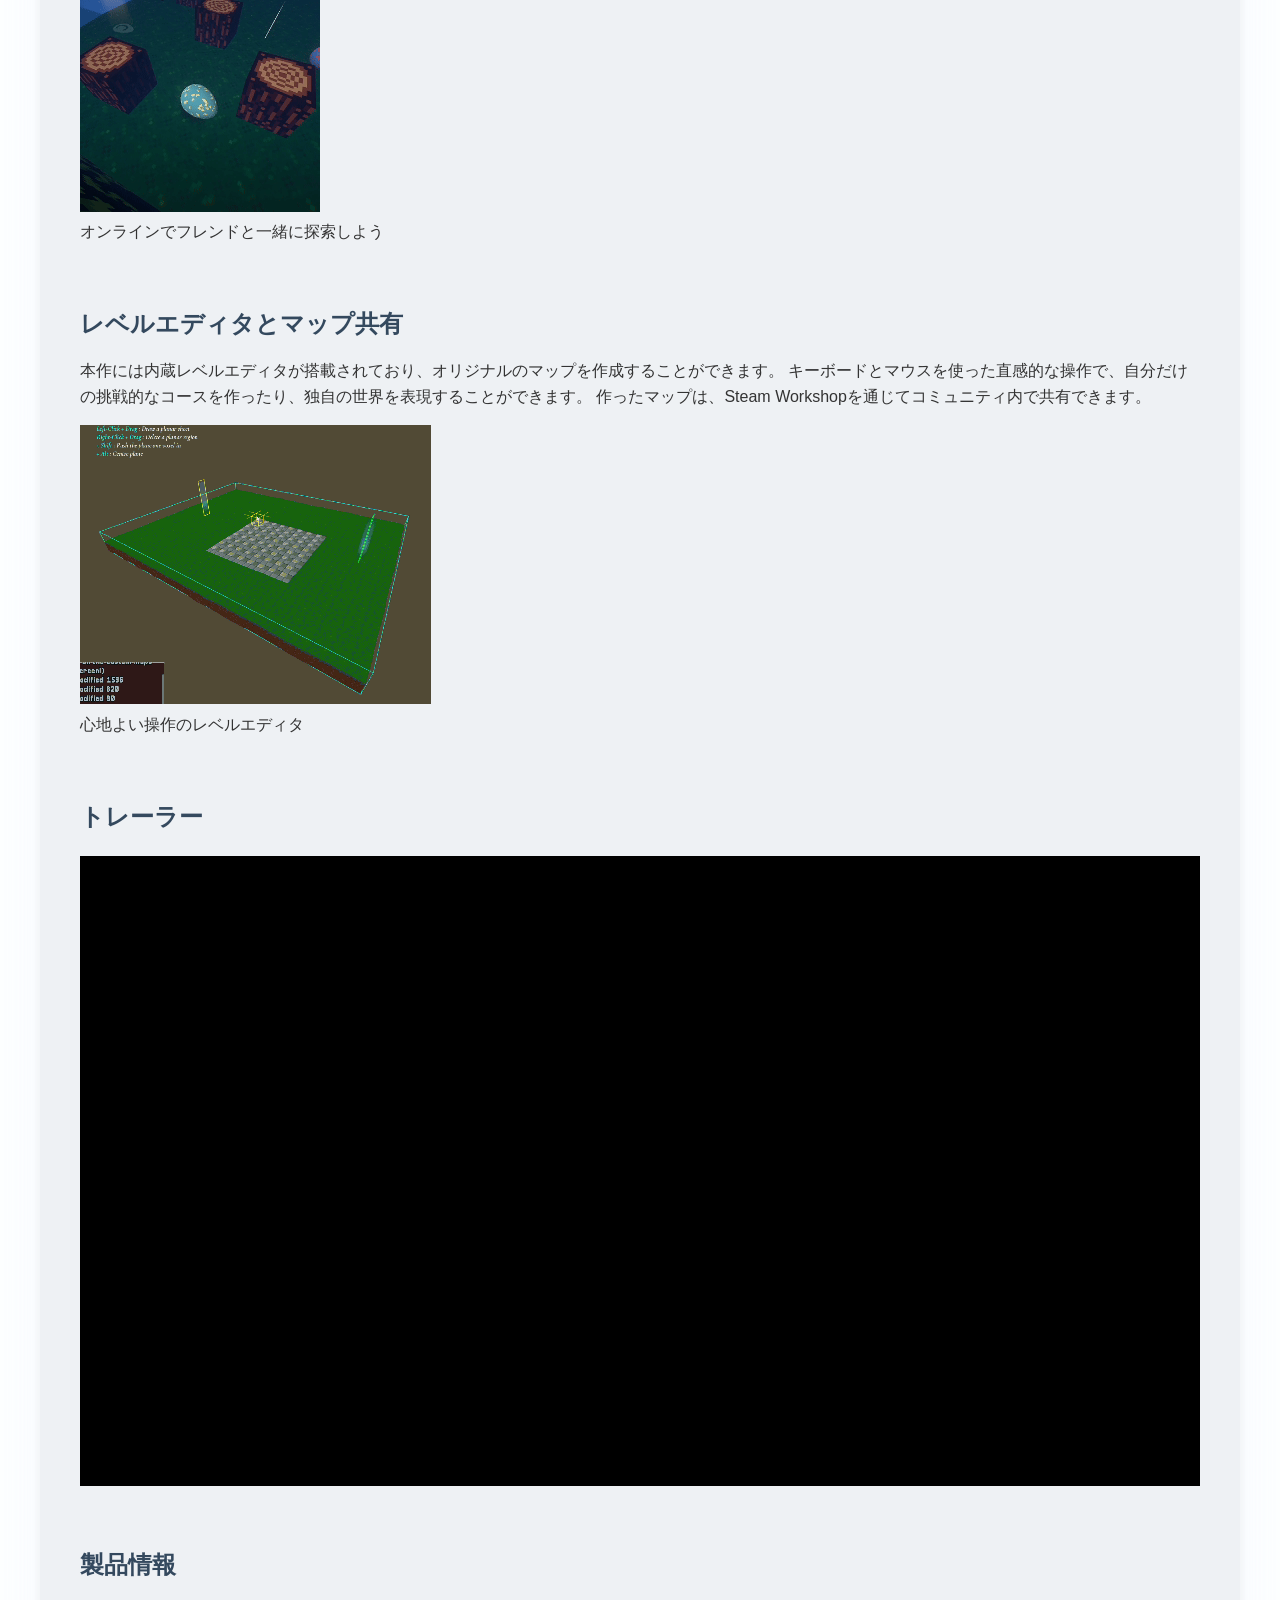
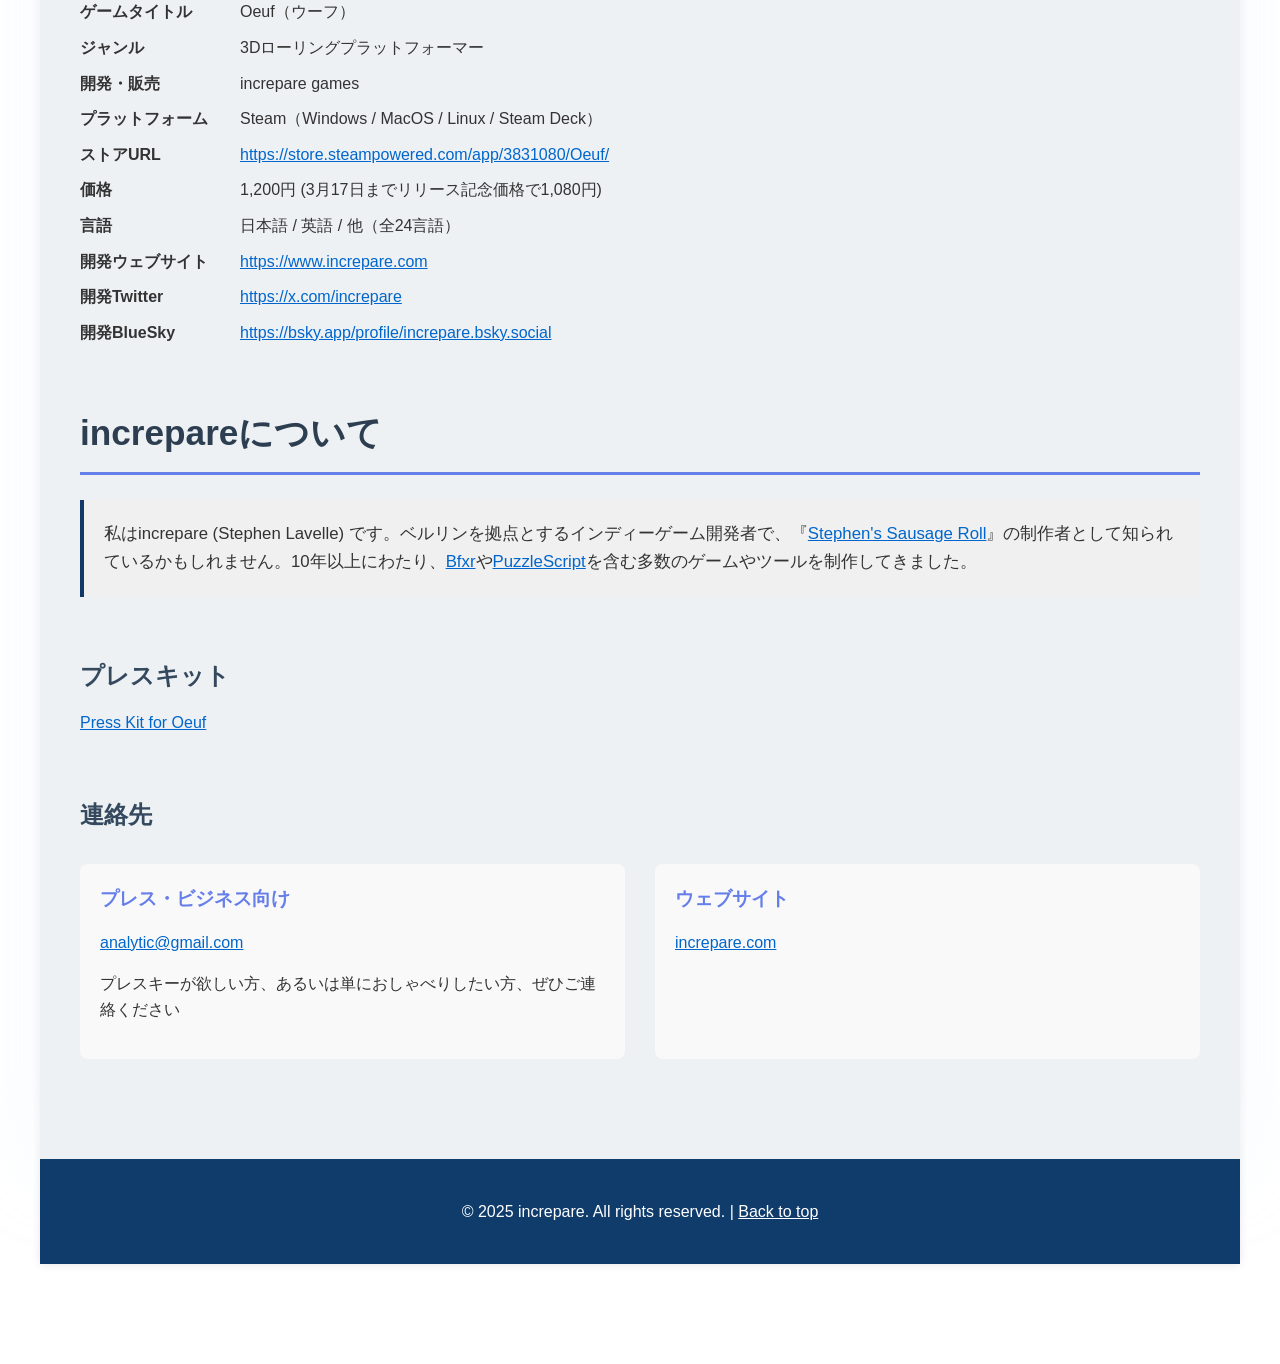
==== commit c2479f69: "Update page content and add link to press kit" ====
--- a/game_release.html
+++ b/game_release.html
@@ -72,7 +72,7 @@
                     <h3>操作とムード</h3>
                     <p>
                         本作の操作は「転がる」「ジャンプする」というシンプルな動きだけで構成されています。
-                        プレイヤーは、タマゴならではの不安定な挙動を、操作を通じてダイレクトに味わえます。
+                        プレイヤーは、タマゴならではの不安定な挙動にはじめは翻弄されるかもしれませんが、操作を重ねるにつれて少しずつ手になじんでくることでしょう。
                         美しく穏やかな雨の世界には、敵や制限時間がなく、プレイヤーは自分のペースで探索とトライアンドエラーを重ねることができます。
                     </p>
                     <figure>
@@ -135,7 +135,7 @@
                         <dd><a href="https://store.steampowered.com/app/3831080/Oeuf/" target="_blank">https://store.steampowered.com/app/3831080/Oeuf/</a></dd>
 
                         <dt>価格</dt>
-                        <dd>1,200円 ※リリース記念価格：1,080円 3月17日まで</dd>
+                        <dd>1,200円 (3月17日までリリース記念価格で1,080円)</dd>
 
                         <dt>言語</dt>
                         <dd>日本語 / 英語 / 他（全24言語）</dd>
@@ -156,10 +156,13 @@
             <!-- About Section -->
             <section id="about">
                 <h2>increpareについて</h2>
-                
-                <!-- <p class="boilerplate">I'm increpare (Stephen Lavelle), an independent game developer in Berlin probably best known for creating <a href="https://store.steampowered.com/app/353540/Stephens_Sausage_Roll/">Stephen's Sausage Roll</a>, but I've worked on many many other games and tools (including <a href="https://www.bfxr.net/">Bfxr</a> and <a href="https://www.puzzlescript.net/">PuzzleScript</a>) for over a decade.</p> -->
-    
                 <p class="boilerplate">私はincrepare (Stephen Lavelle) です。ベルリンを拠点とするインディーゲーム開発者で、『<a href="https://store.steampowered.com/app/353540/Stephens_Sausage_Roll/">Stephen's Sausage Roll</a>』の制作者として知られているかもしれません。10年以上にわたり、<a href="https://www.bfxr.net/">Bfxr</a>や<a href="https://www.puzzlescript.net/">PuzzleScript</a>を含む多数のゲームやツールを制作してきました。
+            </section>
+
+            <!-- Contact Section -->
+            <section id="presskit">
+                <h3>プレスキット</h3>
+                <p><a href="index.html">Press Kit for Oeuf</a></p>
             </section>
 
             <!-- Contact Section -->
@@ -170,7 +173,7 @@
                     <div class="contact-item">
                         <h3>プレス・ビジネス向け</h3>
                         <p><a href="mailto:analytic@gmail.com">analytic@gmail.com</a></p>
-                        <p>Contact for press keys in time for launch, or just if you fancy a chat chat!</p>
+                        <p>プレスキーが欲しい方、あるいは単におしゃべりしたい方、ぜひご連絡ください</p>
                     </div>
                     
                     <div class="contact-item">
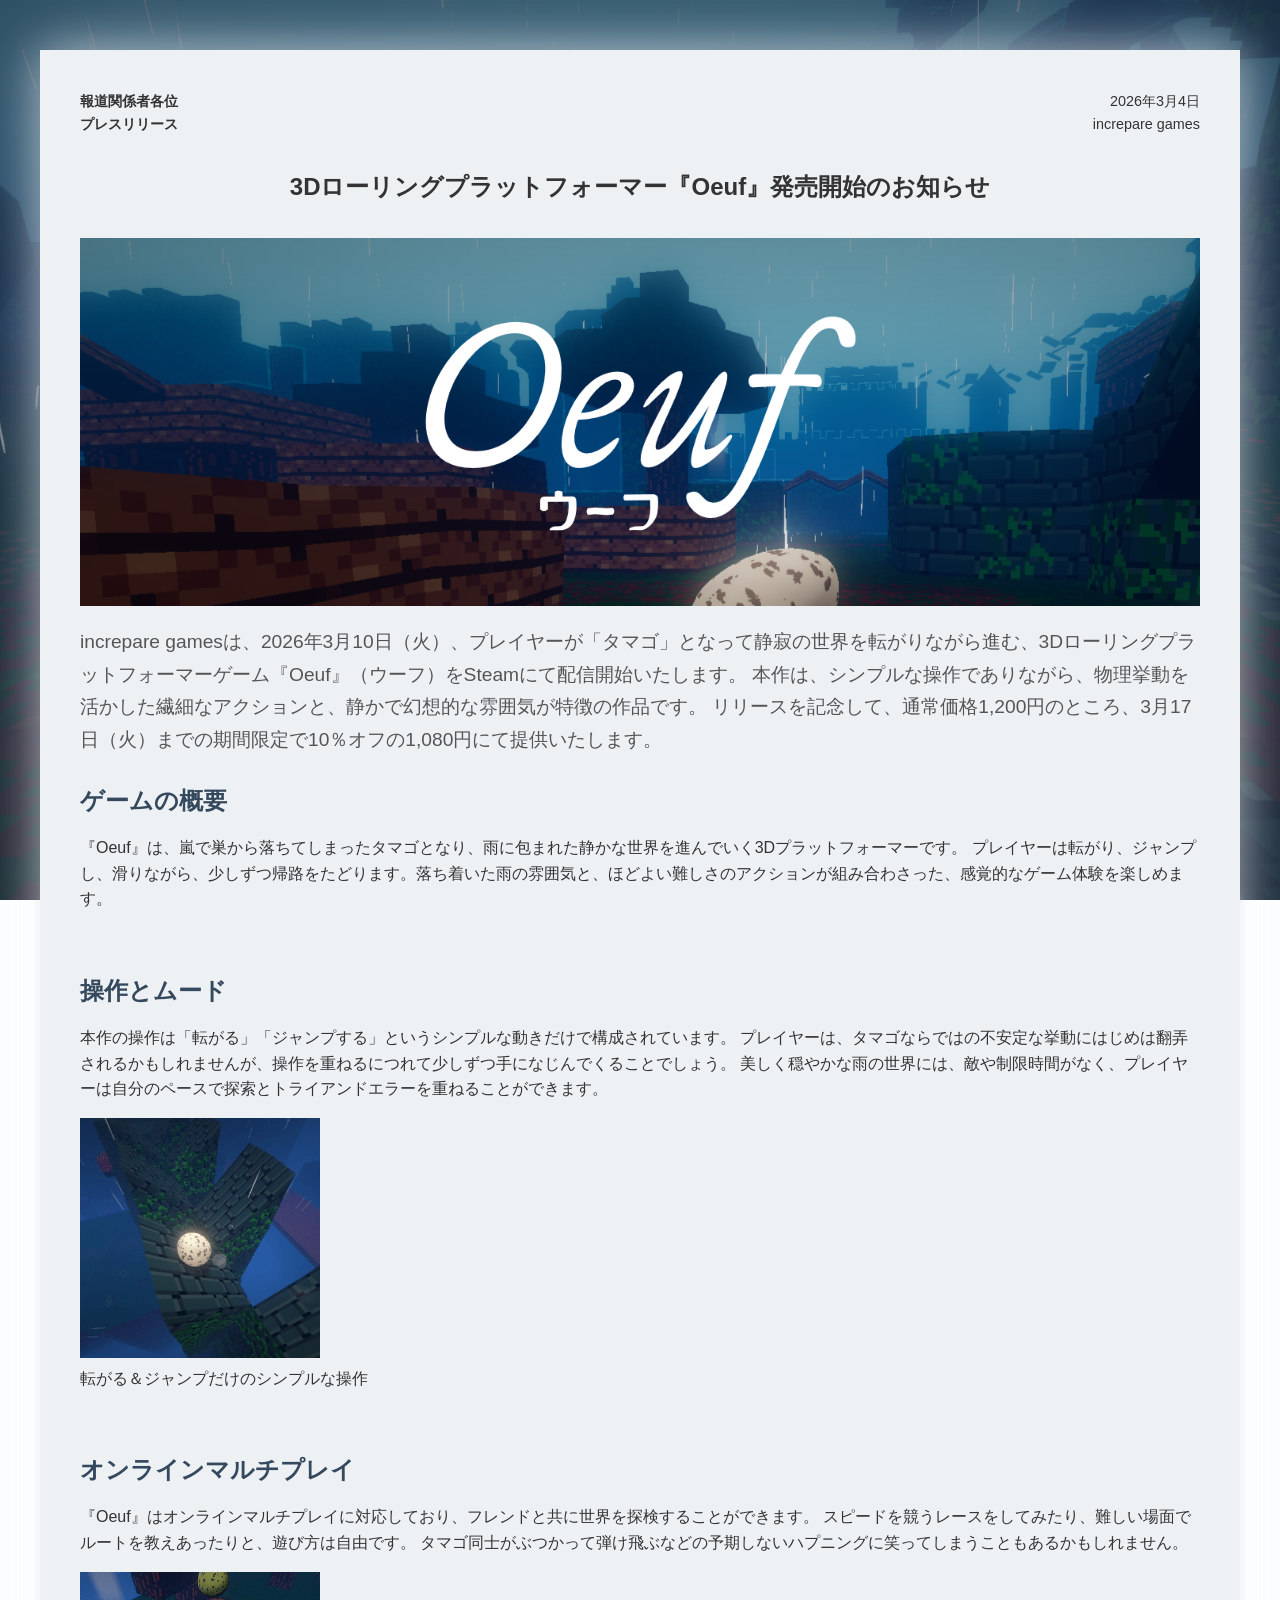
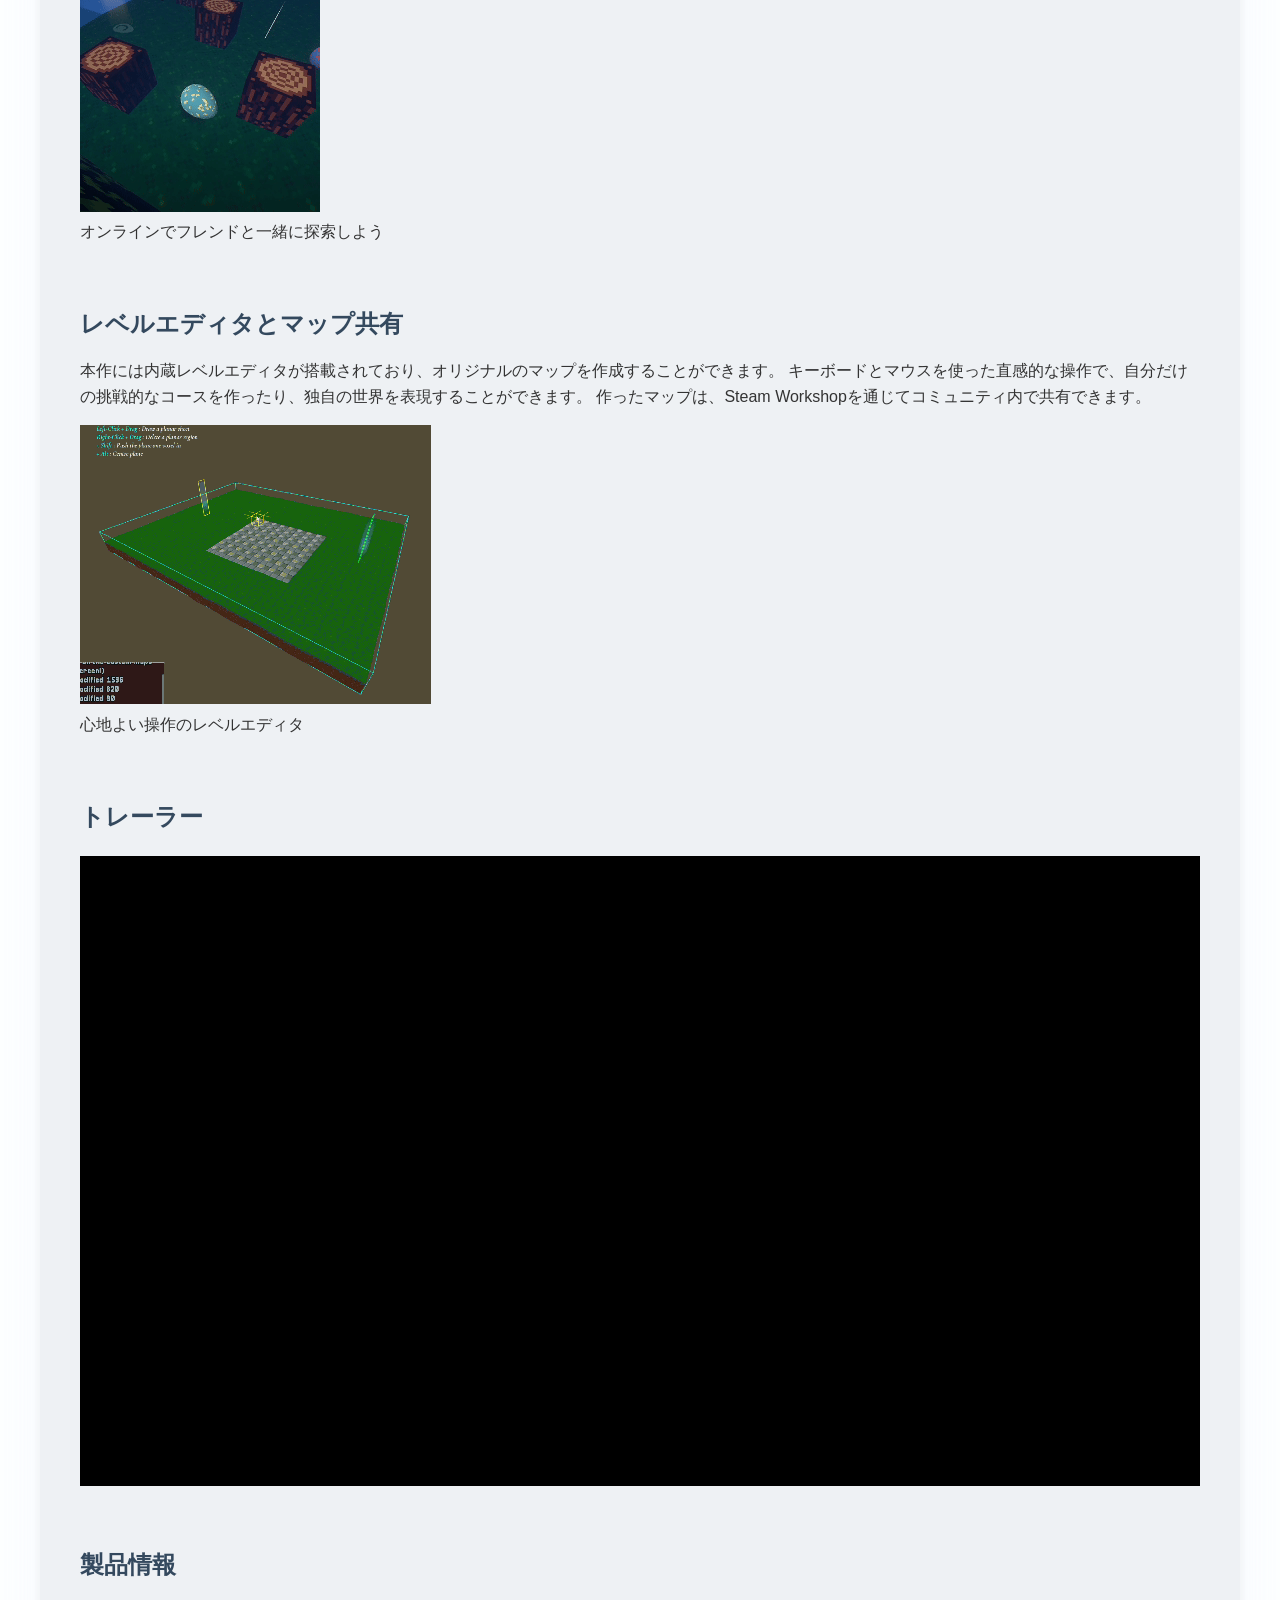
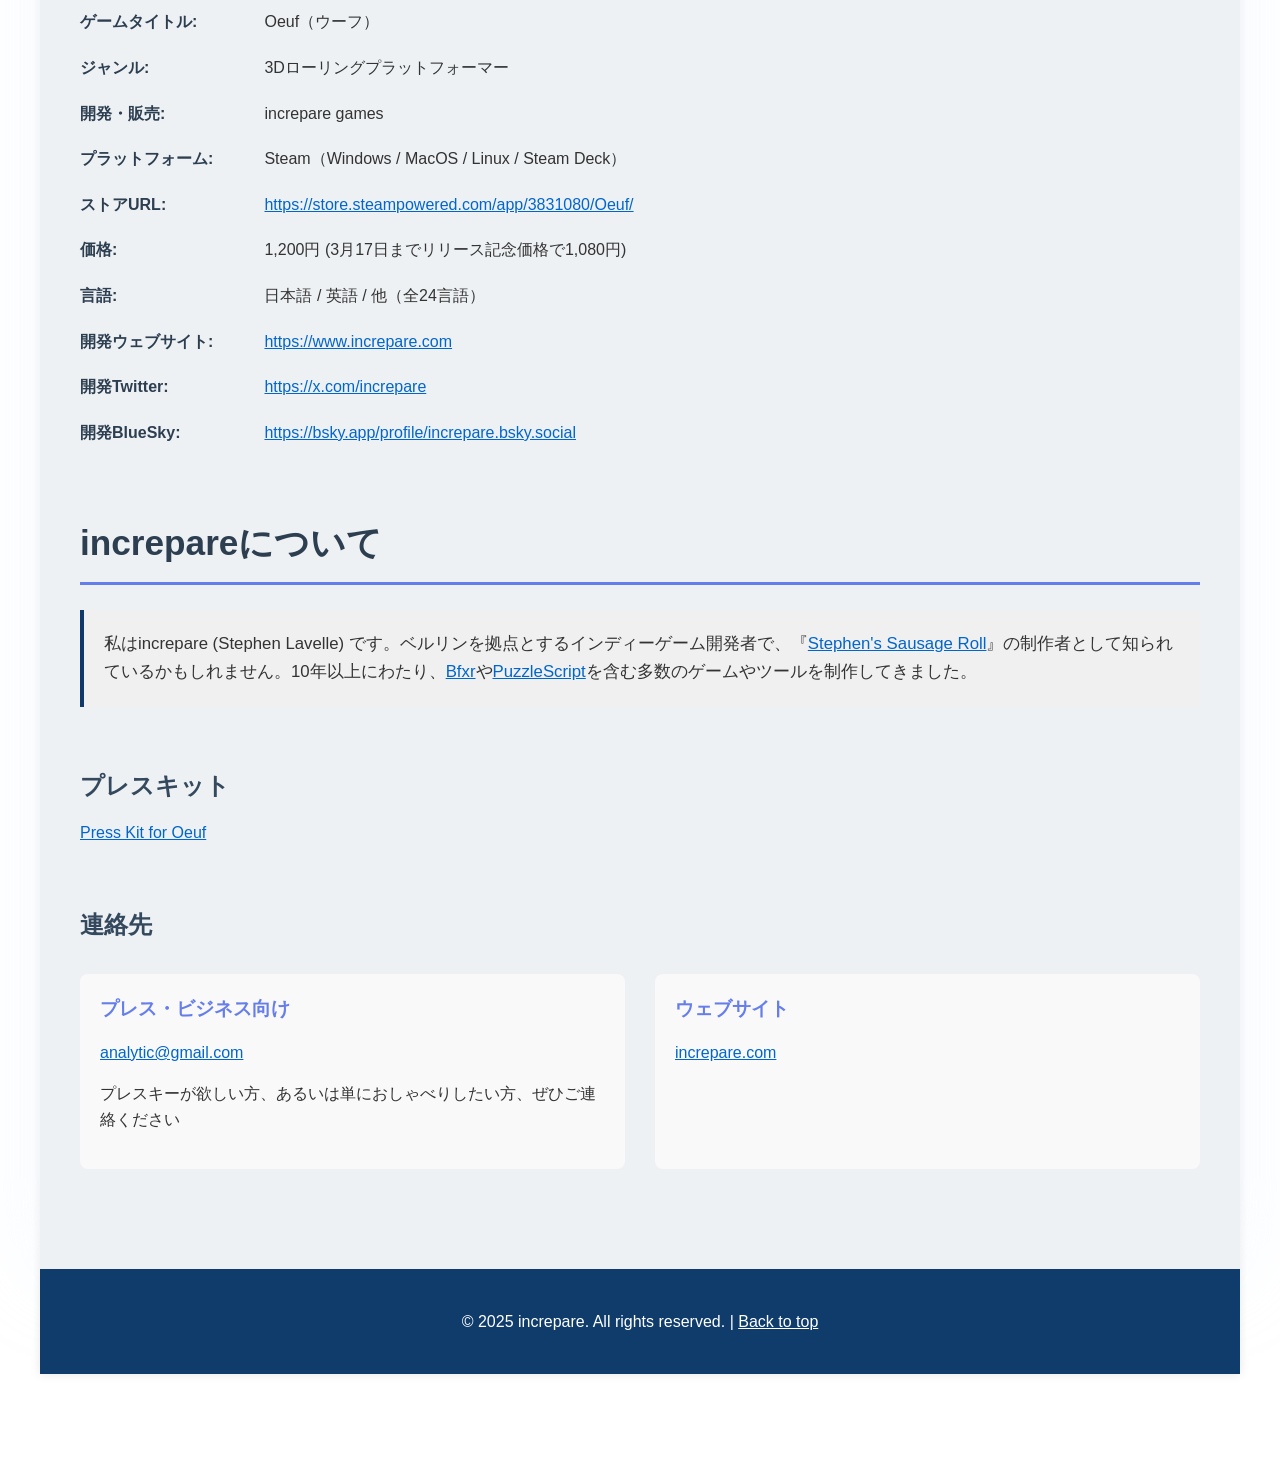
==== commit f8d9129f: "Make product info easy to copy" ====
--- a/game_release.html
+++ b/game_release.html
@@ -118,37 +118,18 @@
 
                 <section class="product-info">
                     <h3>製品情報</h3>
-                    <dl>
-                        <dt>ゲームタイトル</dt>
-                        <dd>Oeuf（ウーフ）</dd>
-
-                        <dt>ジャンル</dt>
-                        <dd>3Dローリングプラットフォーマー</dd>
-
-                        <dt>開発・販売</dt>
-                        <dd>increpare games</dd>
-
-                        <dt>プラットフォーム</dt>
-                        <dd>Steam（Windows / MacOS / Linux / Steam Deck）</dd>
-
-                        <dt>ストアURL</dt>
-                        <dd><a href="https://store.steampowered.com/app/3831080/Oeuf/" target="_blank">https://store.steampowered.com/app/3831080/Oeuf/</a></dd>
-
-                        <dt>価格</dt>
-                        <dd>1,200円 (3月17日までリリース記念価格で1,080円)</dd>
-
-                        <dt>言語</dt>
-                        <dd>日本語 / 英語 / 他（全24言語）</dd>
-
-                        <dt>開発ウェブサイト</dt>
-                        <dd><a href="https://www.increpare.com" target="_blank">https://www.increpare.com</a></dd>
-
-                        <dt>開発Twitter</dt>
-                        <dd><a href="https://x.com/increpare" target="_blank">https://x.com/increpare</a></dd>
-
-                        <dt>開発BlueSky</dt>
-                        <dd><a href="https://bsky.app/profile/increpare.bsky.social" target="_blank">https://bsky.app/profile/increpare.bsky.social</a></dd>
-                    </dl>
+                    <div class="info-list">
+                        <p><strong>ゲームタイトル:</strong> Oeuf（ウーフ）</p>
+                        <p><strong>ジャンル:</strong> 3Dローリングプラットフォーマー</p>
+                        <p><strong>開発・販売:</strong> increpare games</p>
+                        <p><strong>プラットフォーム:</strong> Steam（Windows / MacOS / Linux / Steam Deck）</p>
+                        <p><strong>ストアURL:</strong> <a href="https://store.steampowered.com/app/3831080/Oeuf/" target="_blank">https://store.steampowered.com/app/3831080/Oeuf/</a></p>
+                        <p><strong>価格:</strong> 1,200円 (3月17日までリリース記念価格で1,080円)</p>
+                        <p><strong>言語:</strong> 日本語 / 英語 / 他（全24言語）</p>
+                        <p><strong>開発ウェブサイト:</strong> <a href="https://www.increpare.com" target="_blank">https://www.increpare.com</a></p>
+                        <p><strong>開発Twitter:</strong> <a href="https://x.com/increpare" target="_blank">https://x.com/increpare</a></p>
+                        <p><strong>開発BlueSky:</strong> <a href="https://bsky.app/profile/increpare.bsky.social" target="_blank">https://bsky.app/profile/increpare.bsky.social</a></p>
+                    </div>
                 </section>
 
             </article>
--- a/style.css
+++ b/style.css
@@ -194,20 +194,21 @@
     border-bottom: none;
 }
 
-/* Product Info */
-.product-info dl {
-    display: grid;
-    grid-template-columns: 10em 1fr;
-    gap: 10px 0;
-}
-
-.product-info dt {
-    font-weight: bold;
-}
-
-.product-info dd {
-    overflow-wrap: break-word; 
-    word-break: break-all; 
+/* Product Info (Easy-to-Copy List) */
+.product-info .info-list {
+    list-style: none;
+    padding-left: 0;
+}
+
+.product-info .info-list p {
+    padding: 10px 0;
+    margin: 0;
+}
+
+.product-info .info-list strong {
+    display: inline-block;
+    width: 180px;
+    color: #2c3e50;
 }
 
 /* Video Section */
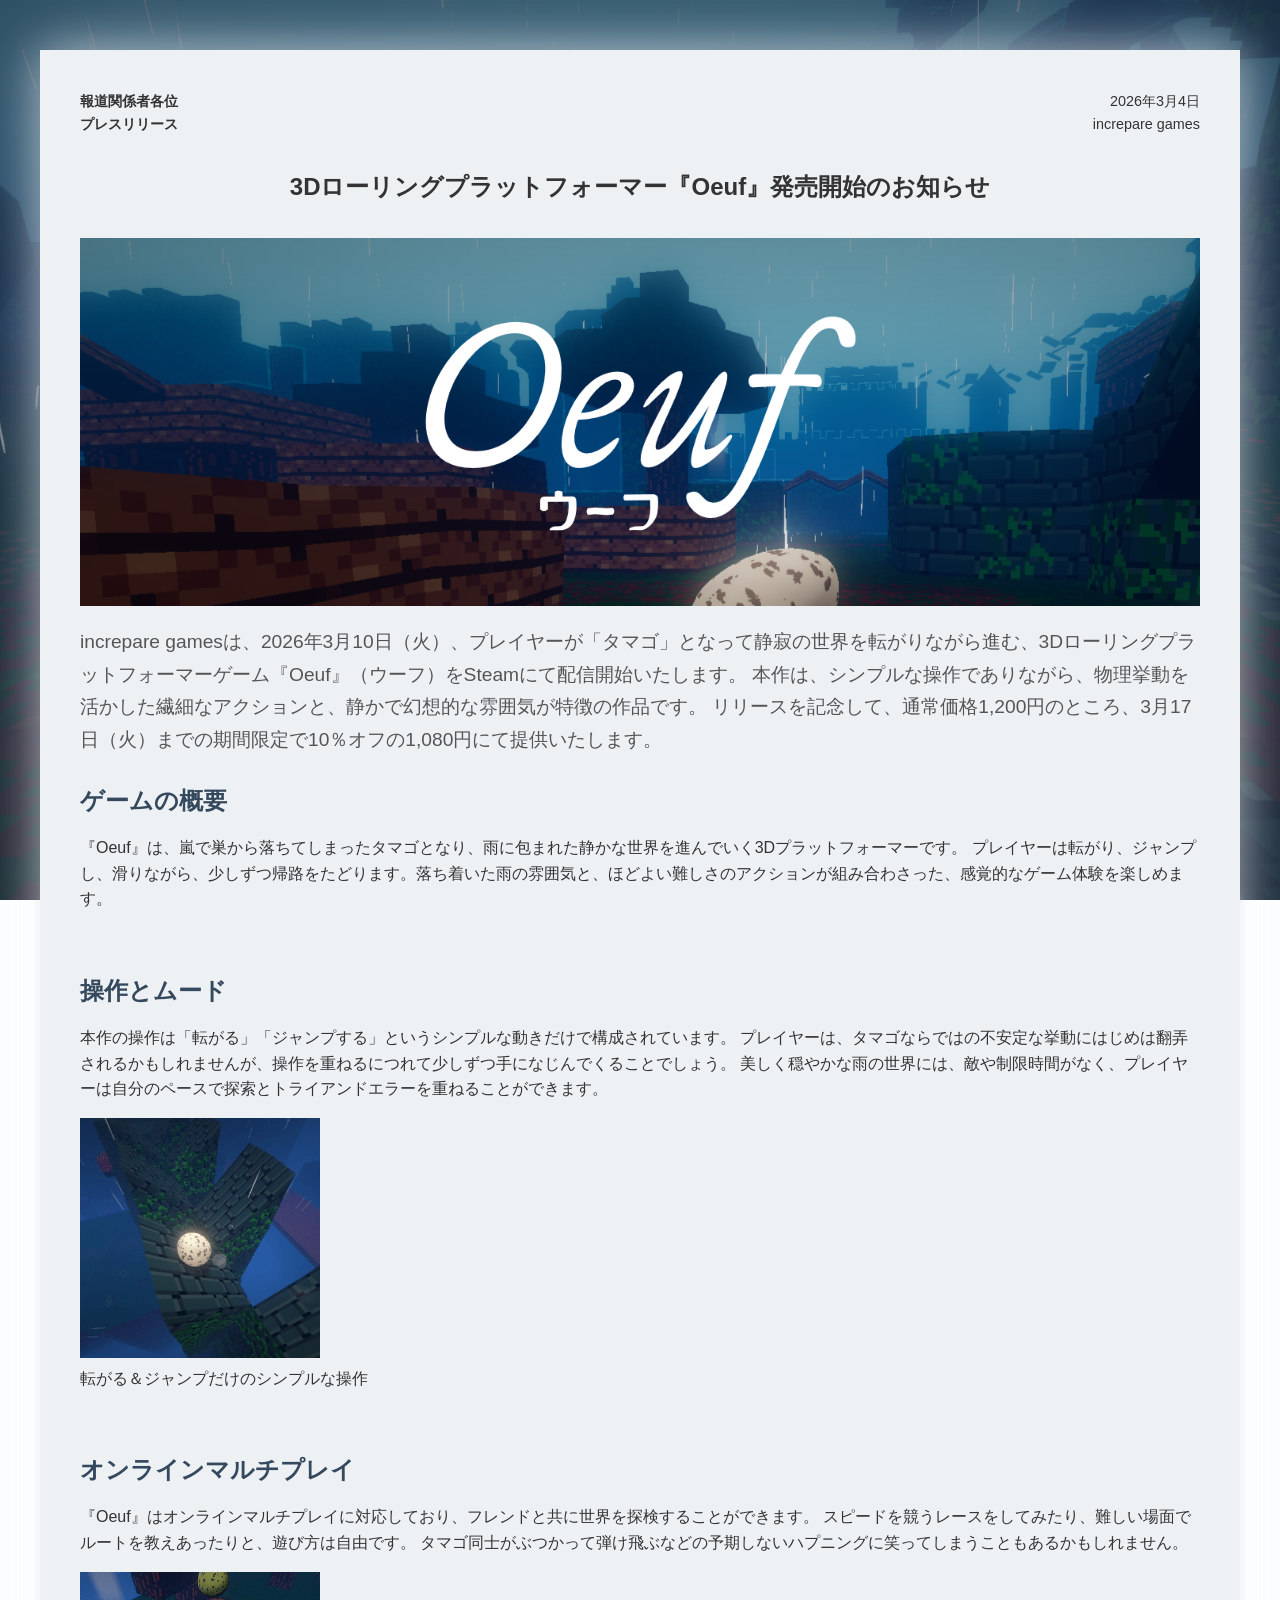
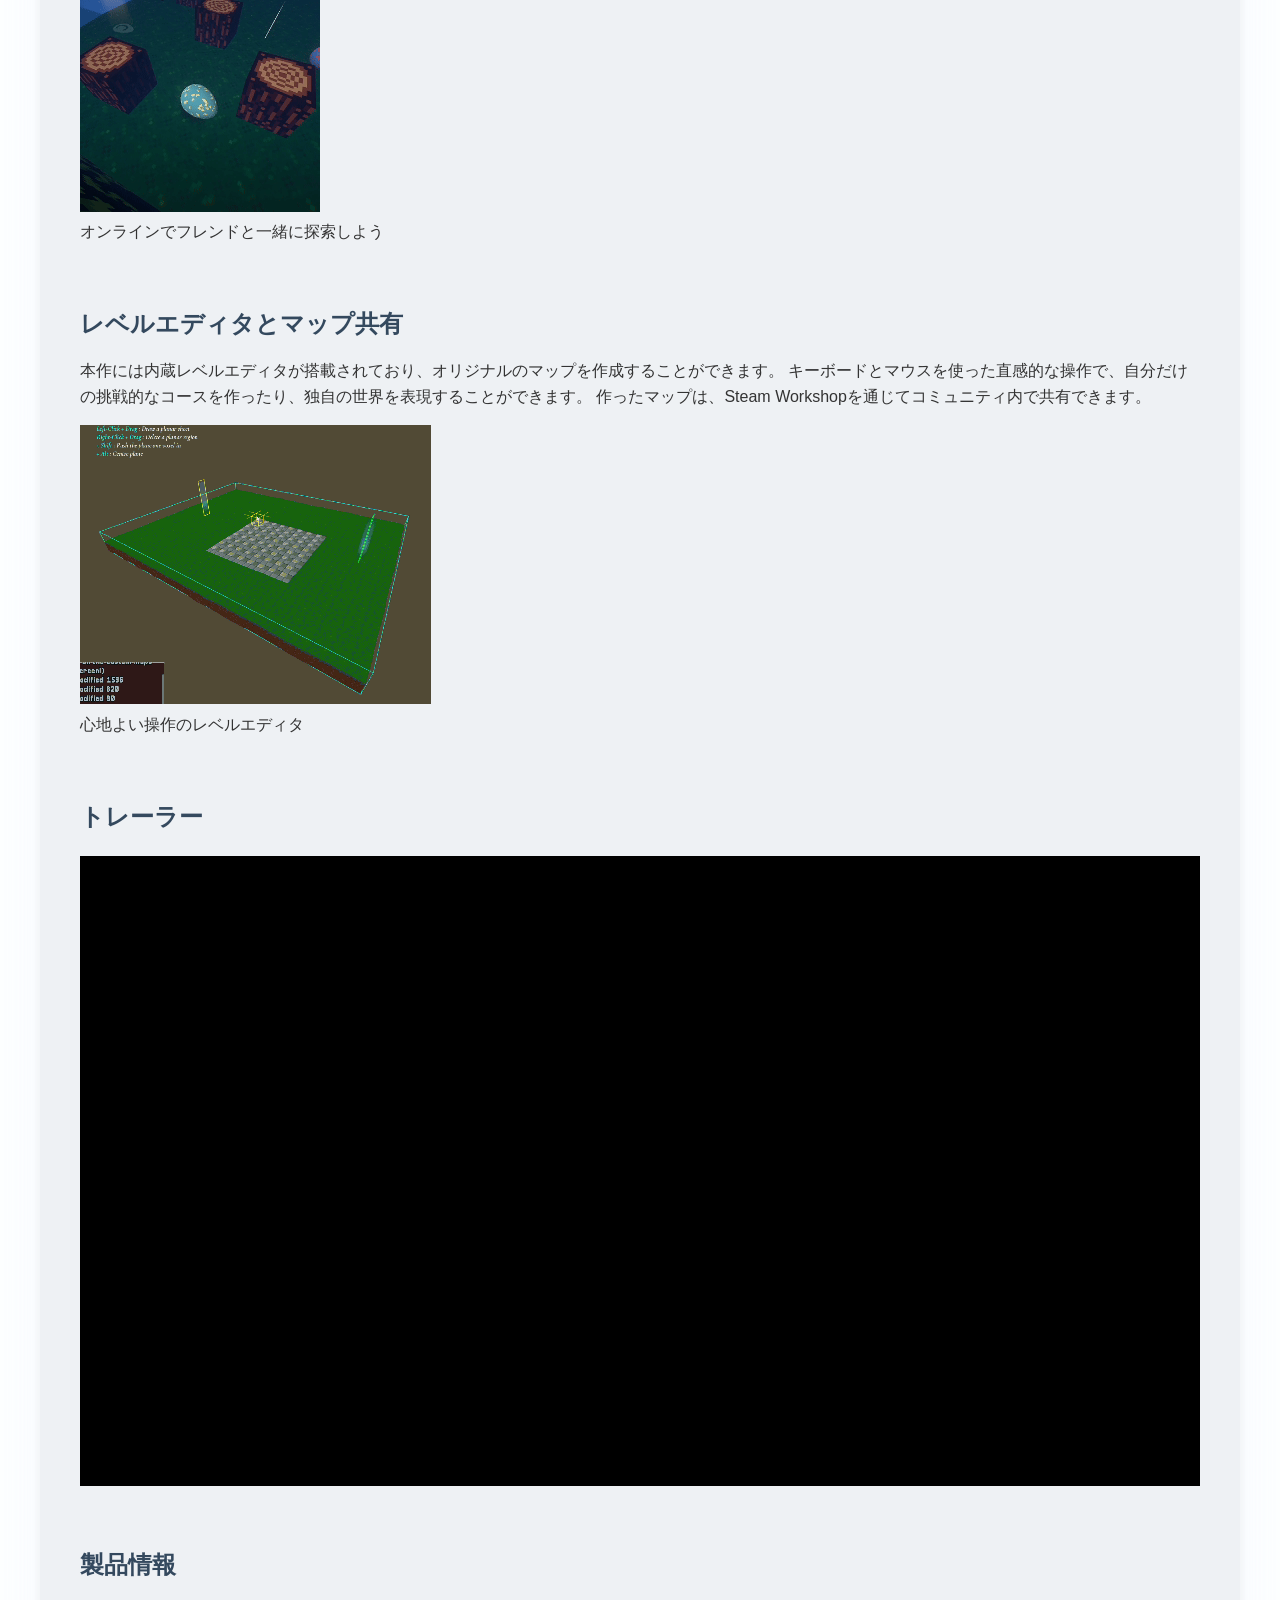
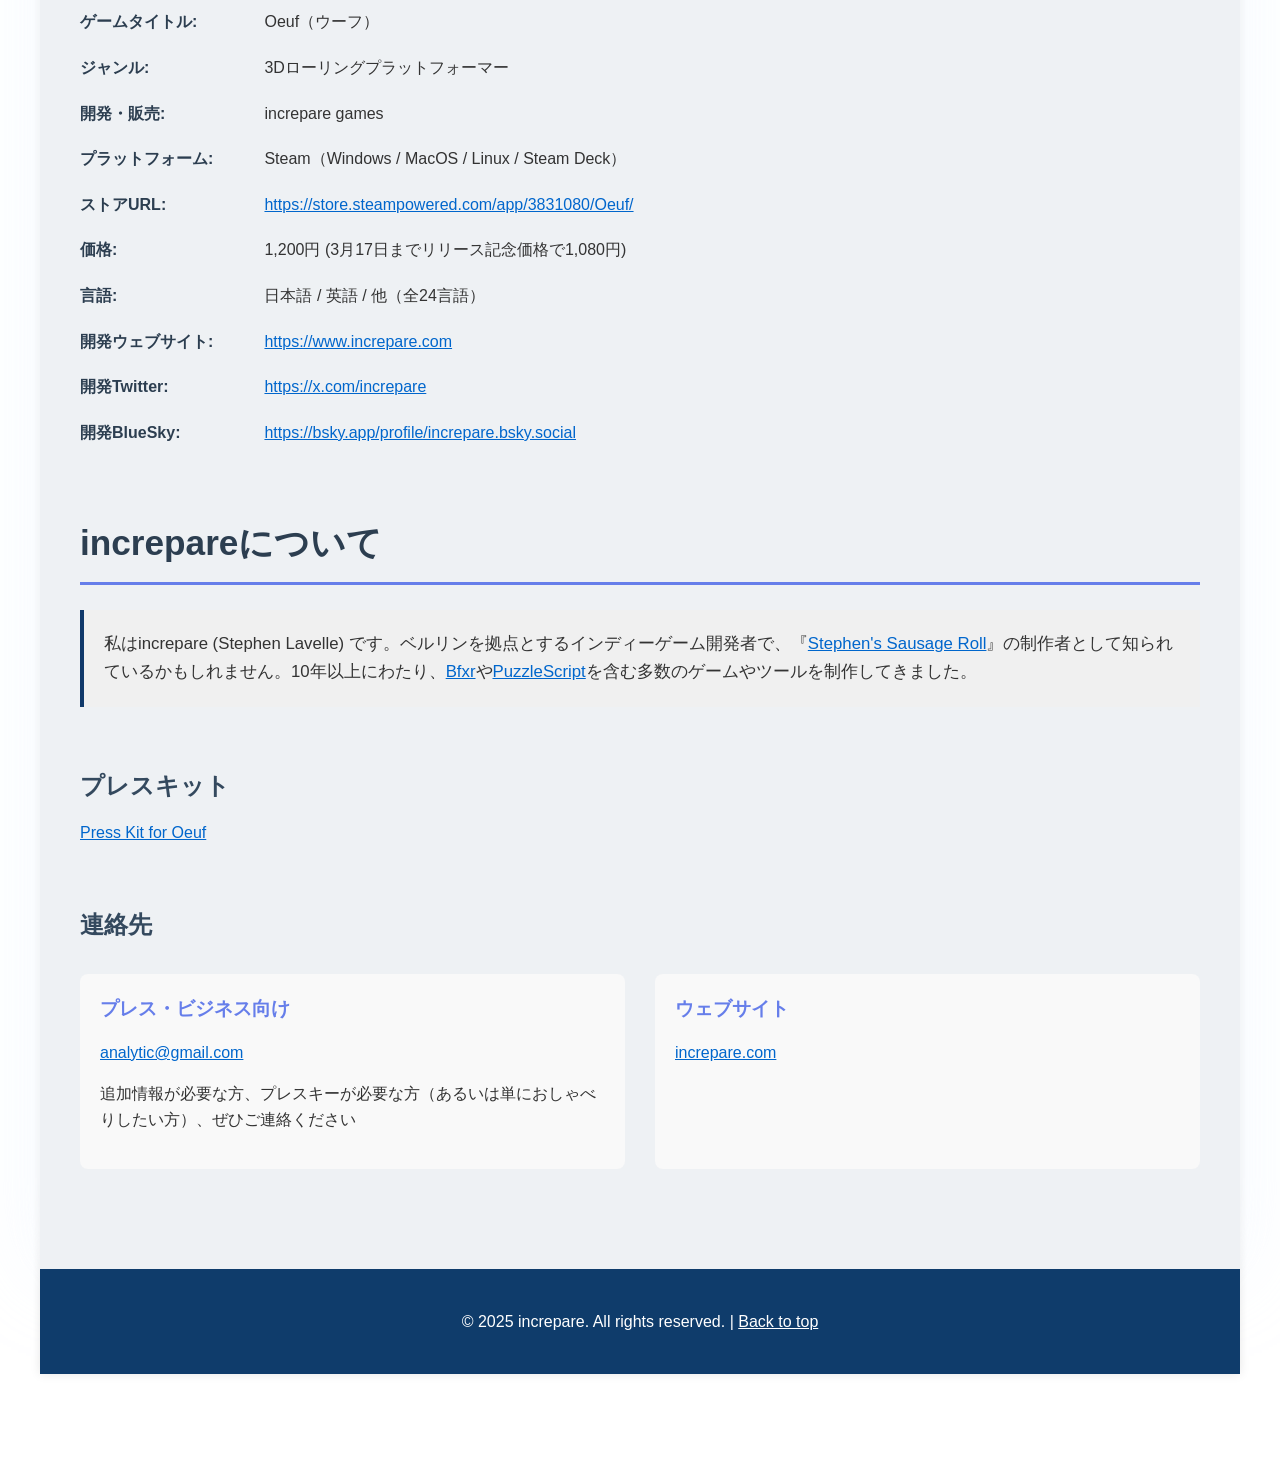
==== commit 7c6ca3b7: "Update page content" ====
--- a/game_release.html
+++ b/game_release.html
@@ -154,7 +154,7 @@
                     <div class="contact-item">
                         <h3>プレス・ビジネス向け</h3>
                         <p><a href="mailto:analytic@gmail.com">analytic@gmail.com</a></p>
-                        <p>プレスキーが欲しい方、あるいは単におしゃべりしたい方、ぜひご連絡ください</p>
+                        <p>追加情報が必要な方、プレスキーが必要な方（あるいは単におしゃべりしたい方）、ぜひご連絡ください</p>
                     </div>
                     
                     <div class="contact-item">
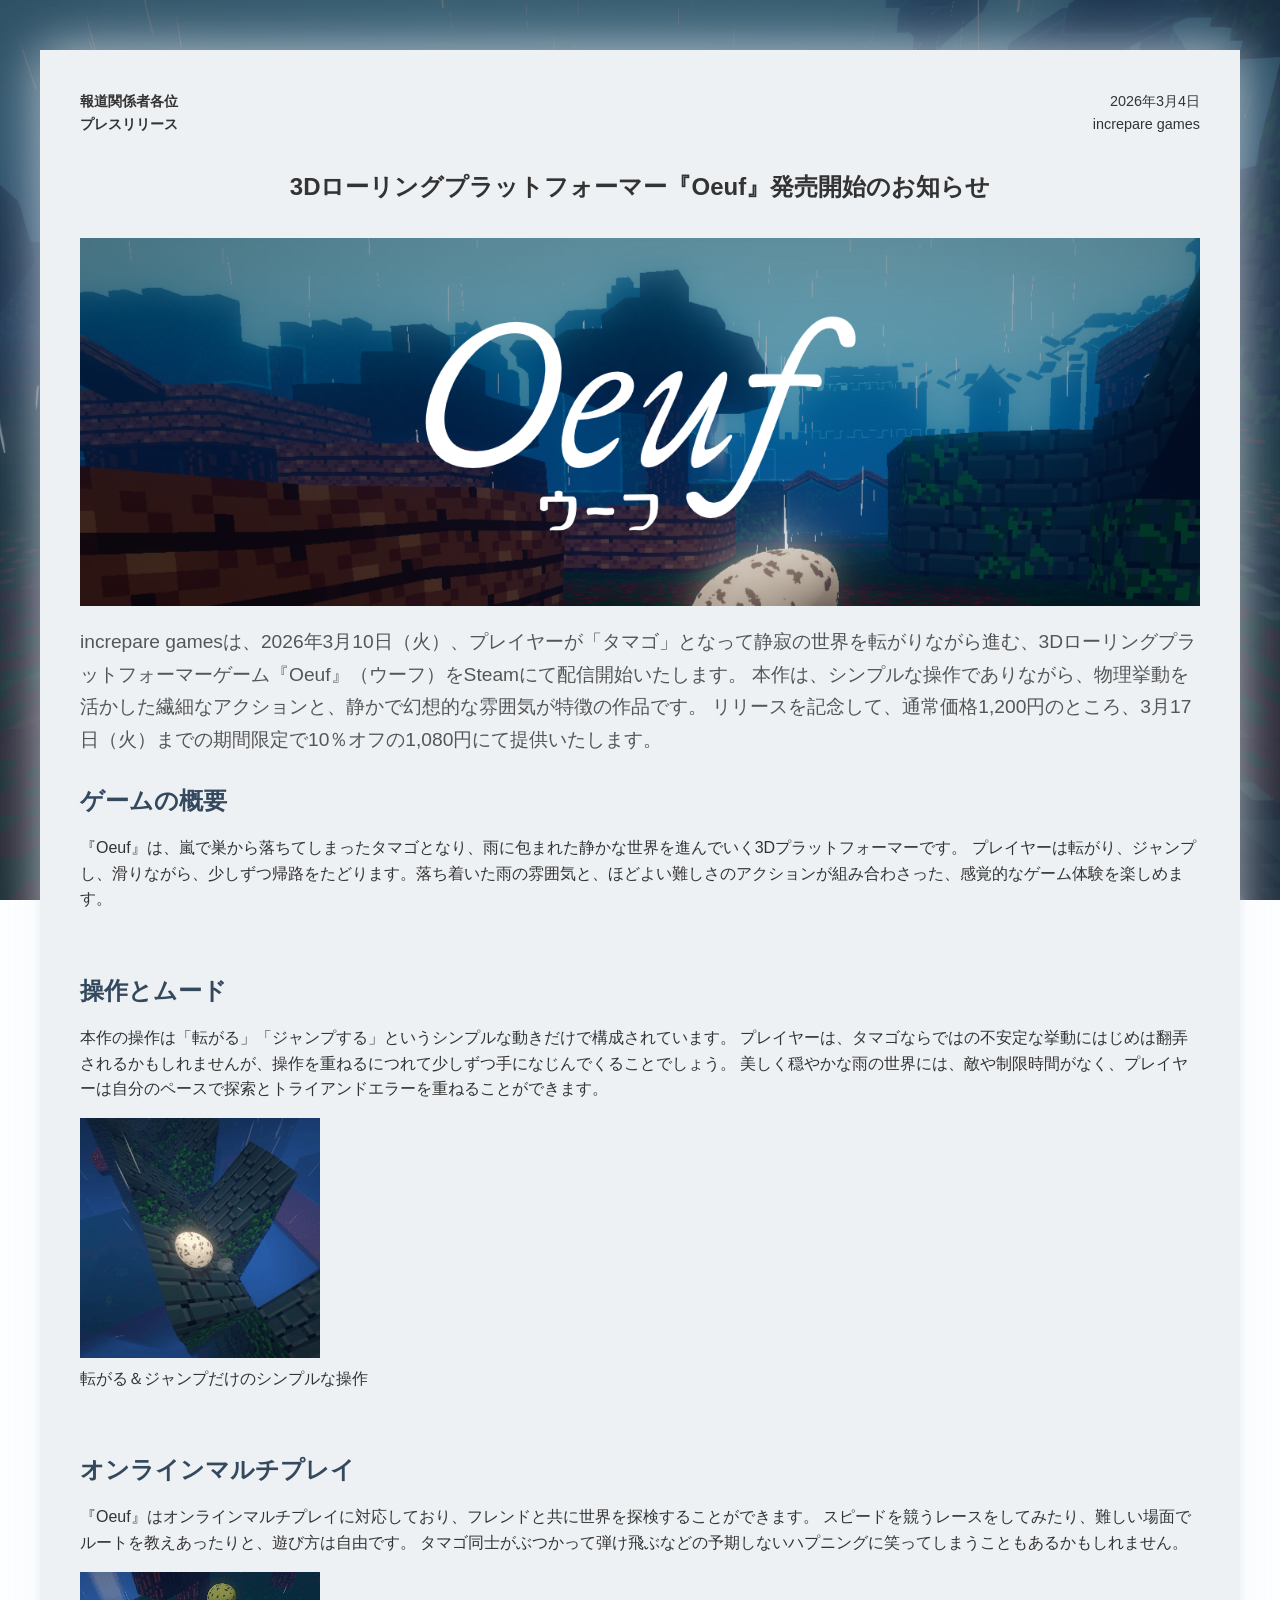
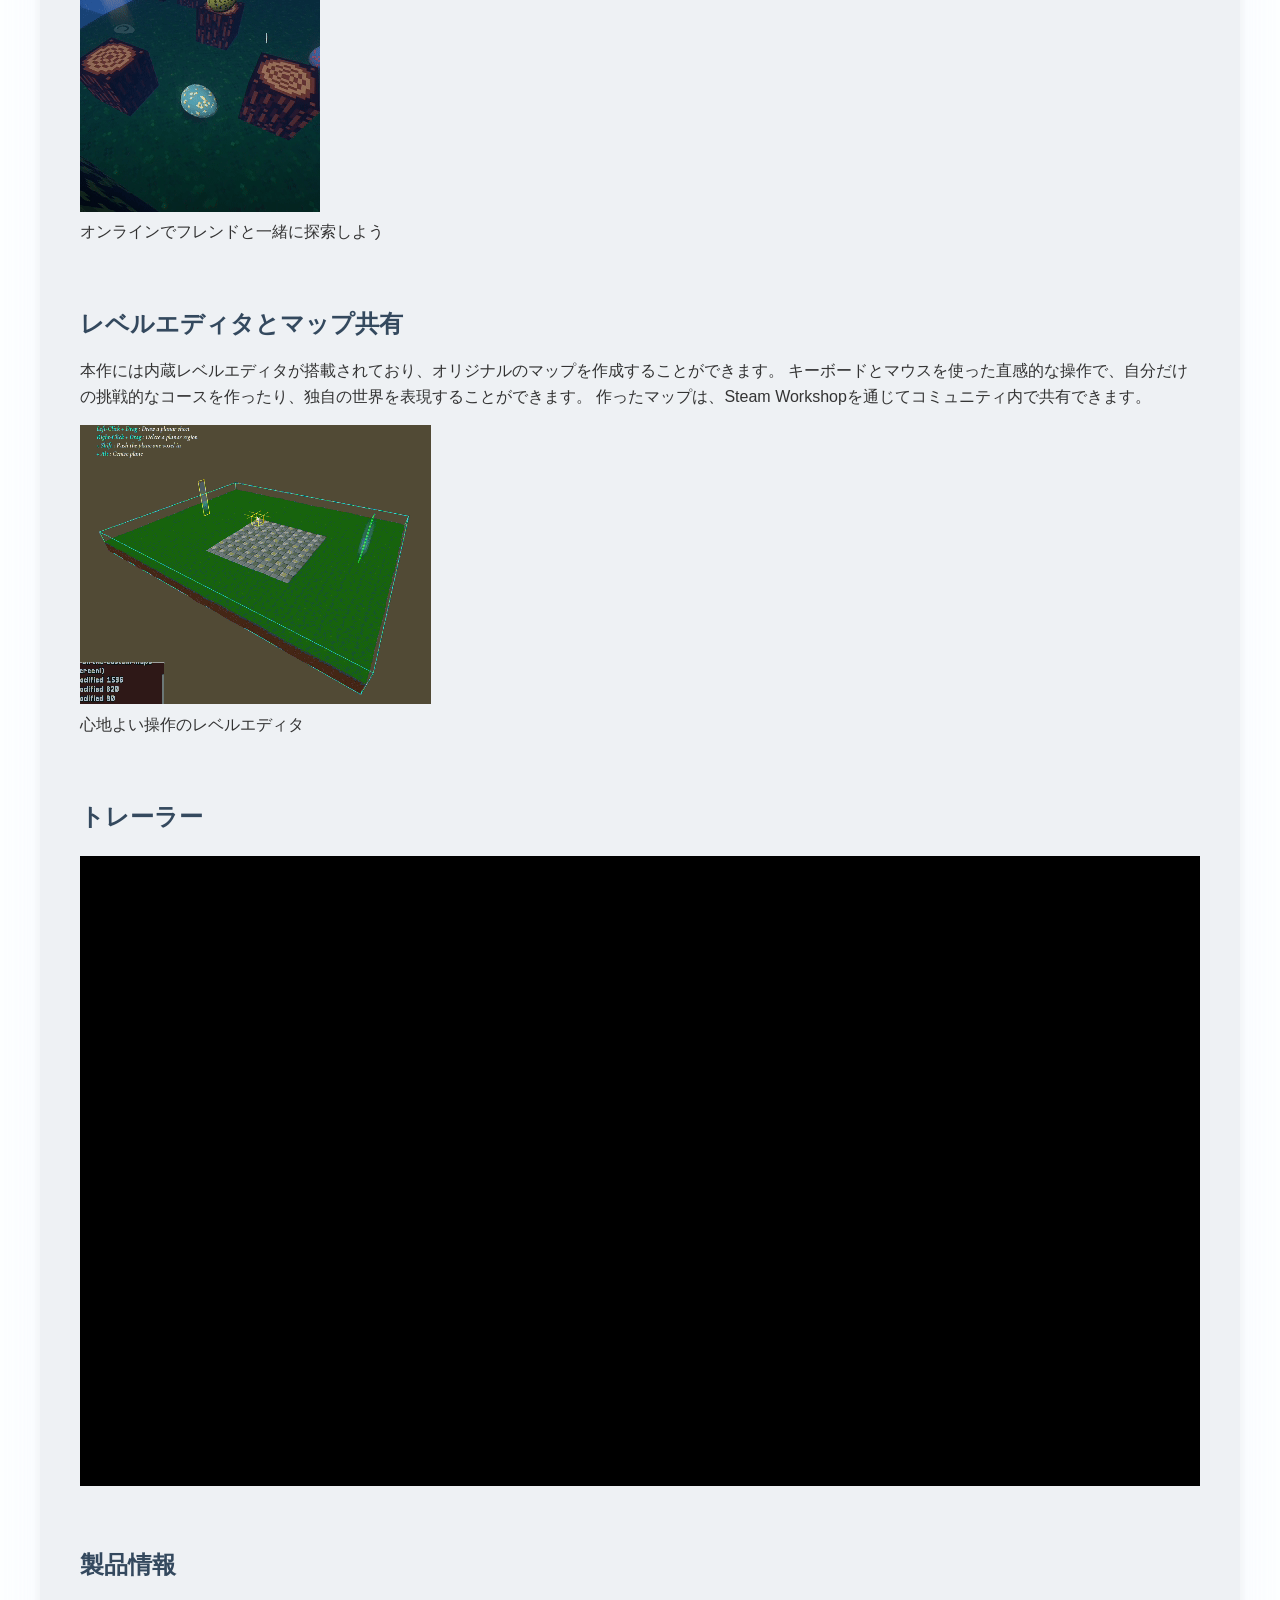
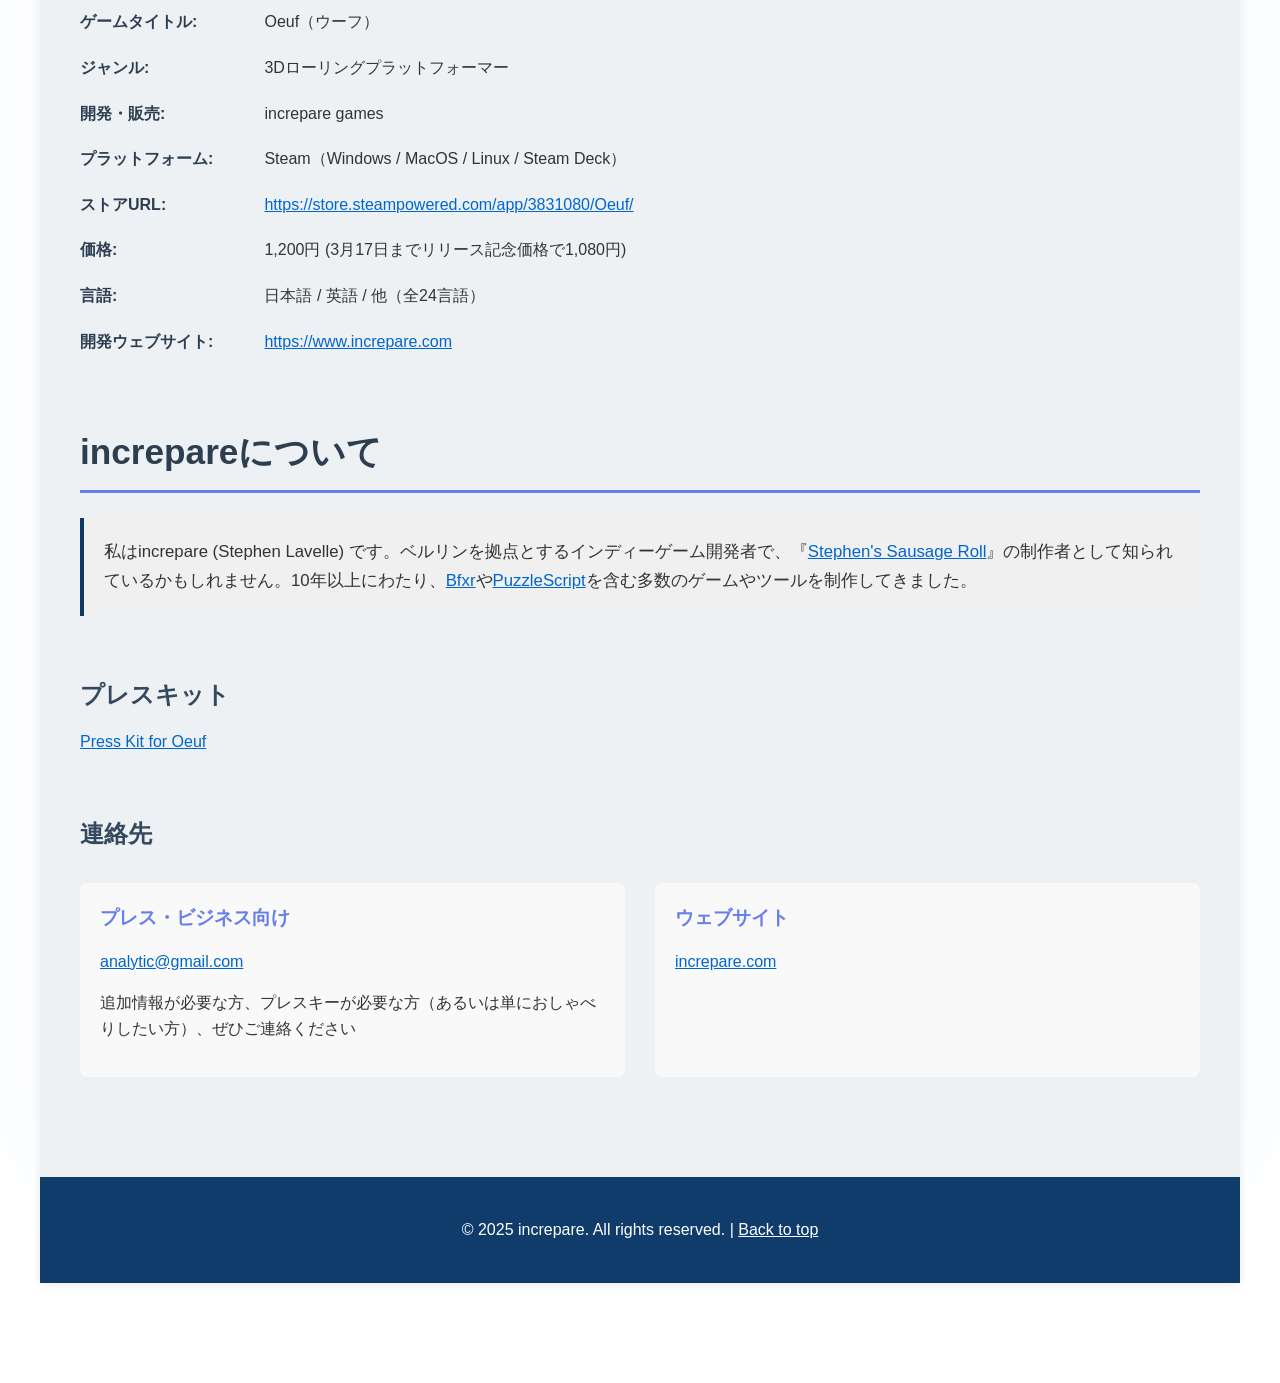
==== commit 880af39a: "Reduce external links" ====
--- a/game_release.html
+++ b/game_release.html
@@ -127,8 +127,6 @@
                         <p><strong>価格:</strong> 1,200円 (3月17日までリリース記念価格で1,080円)</p>
                         <p><strong>言語:</strong> 日本語 / 英語 / 他（全24言語）</p>
                         <p><strong>開発ウェブサイト:</strong> <a href="https://www.increpare.com" target="_blank">https://www.increpare.com</a></p>
-                        <p><strong>開発Twitter:</strong> <a href="https://x.com/increpare" target="_blank">https://x.com/increpare</a></p>
-                        <p><strong>開発BlueSky:</strong> <a href="https://bsky.app/profile/increpare.bsky.social" target="_blank">https://bsky.app/profile/increpare.bsky.social</a></p>
                     </div>
                 </section>
 
